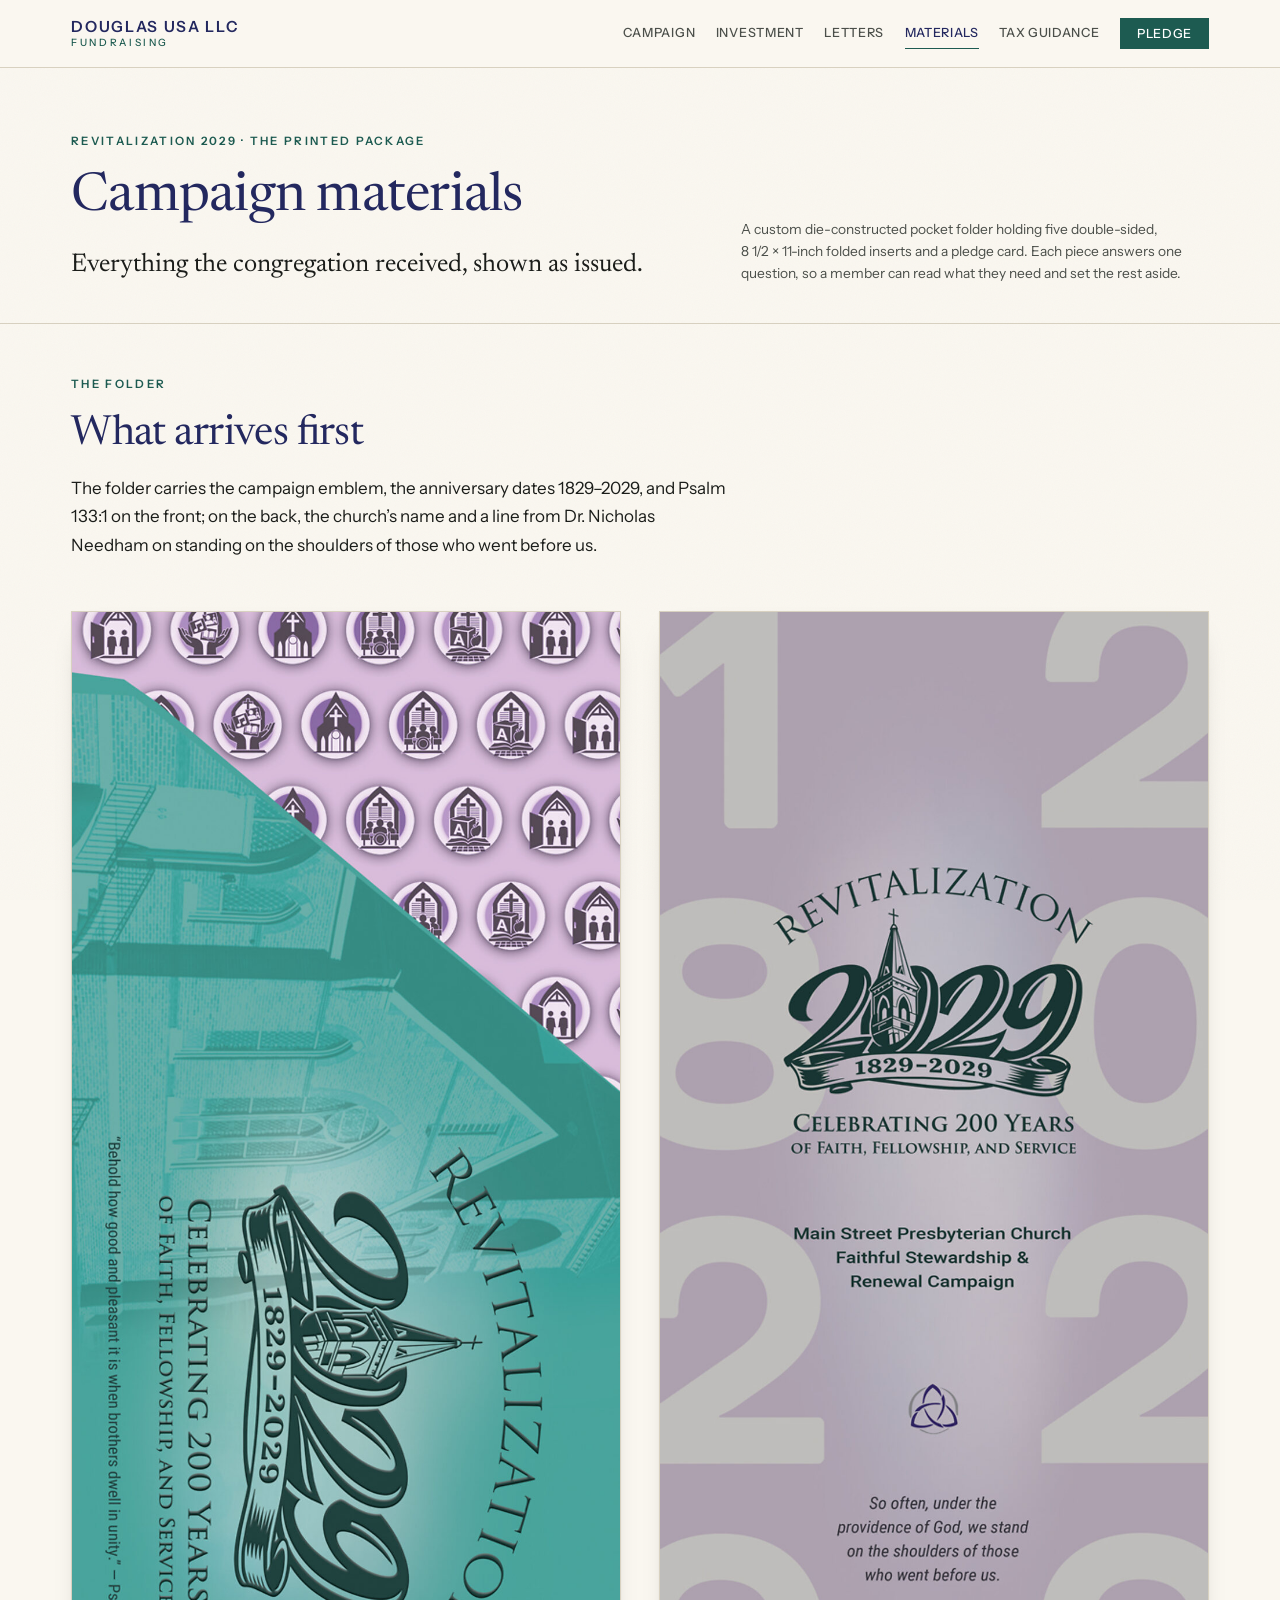
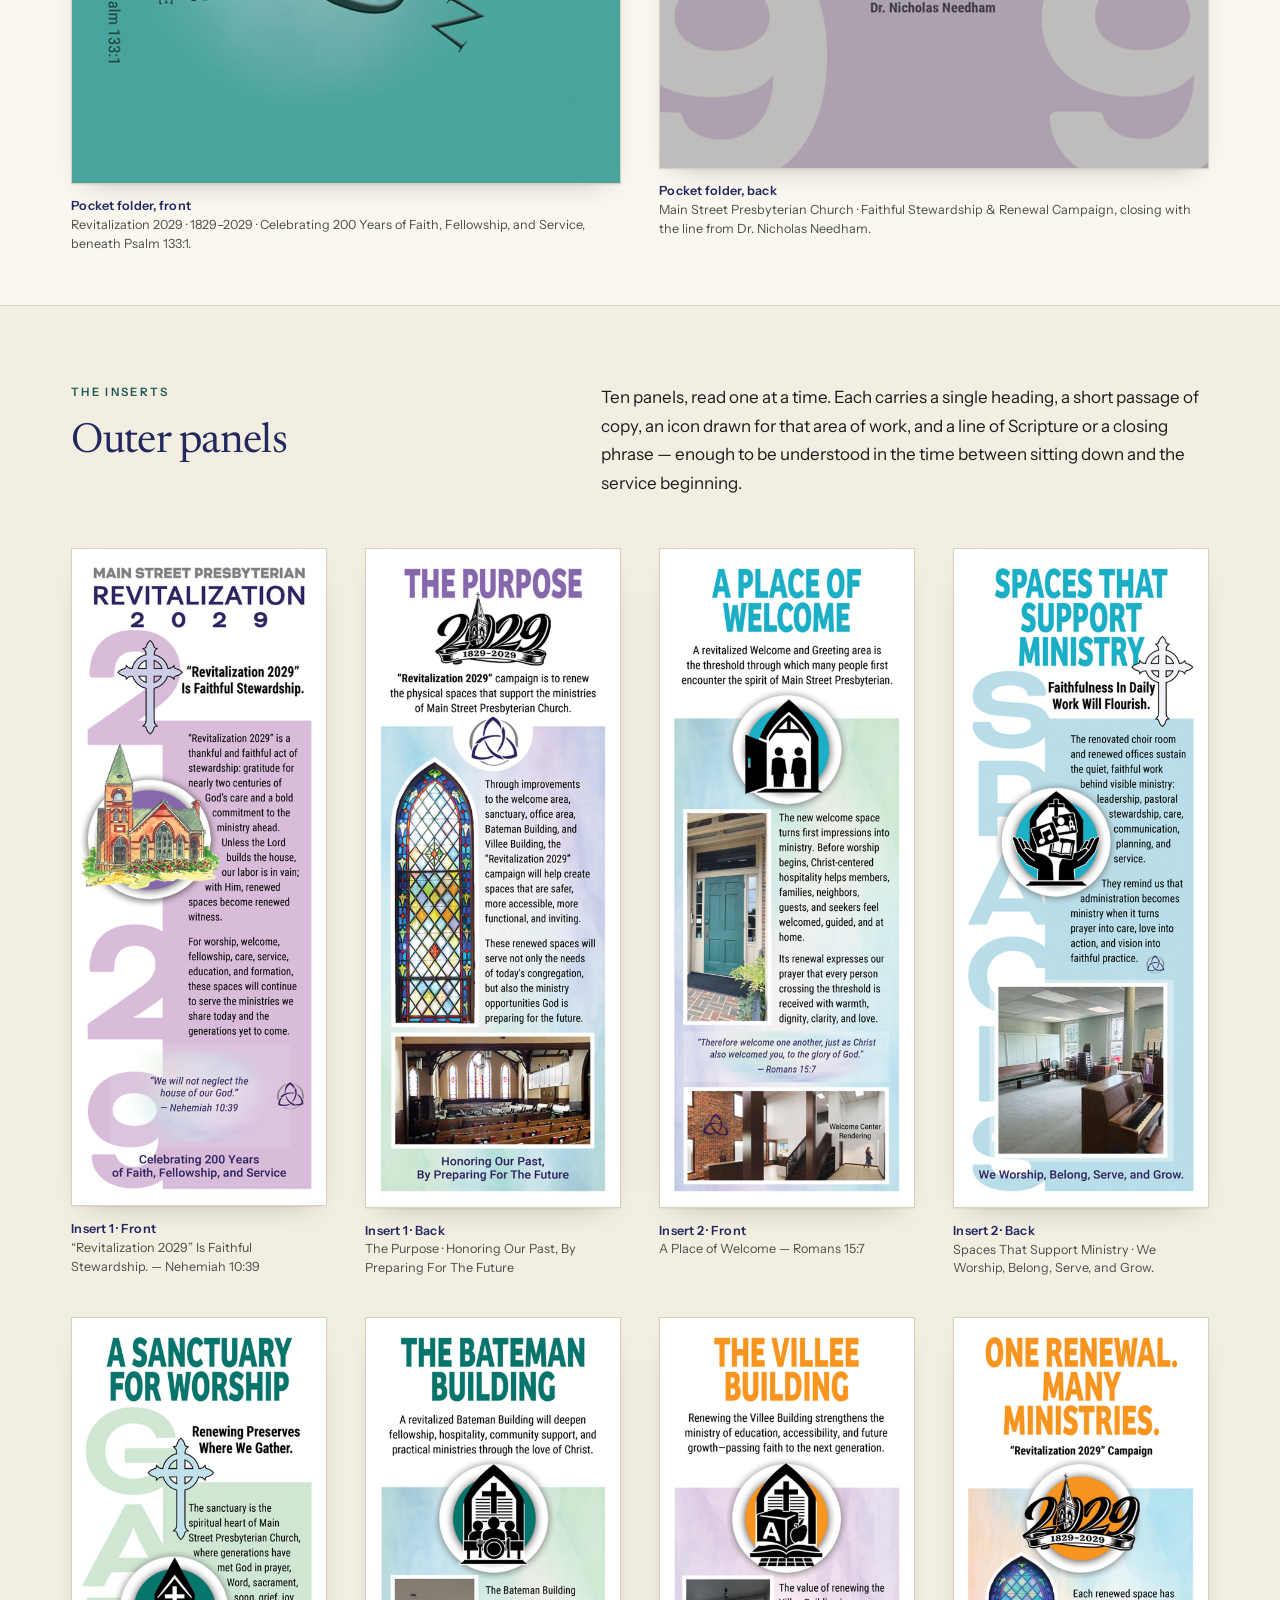
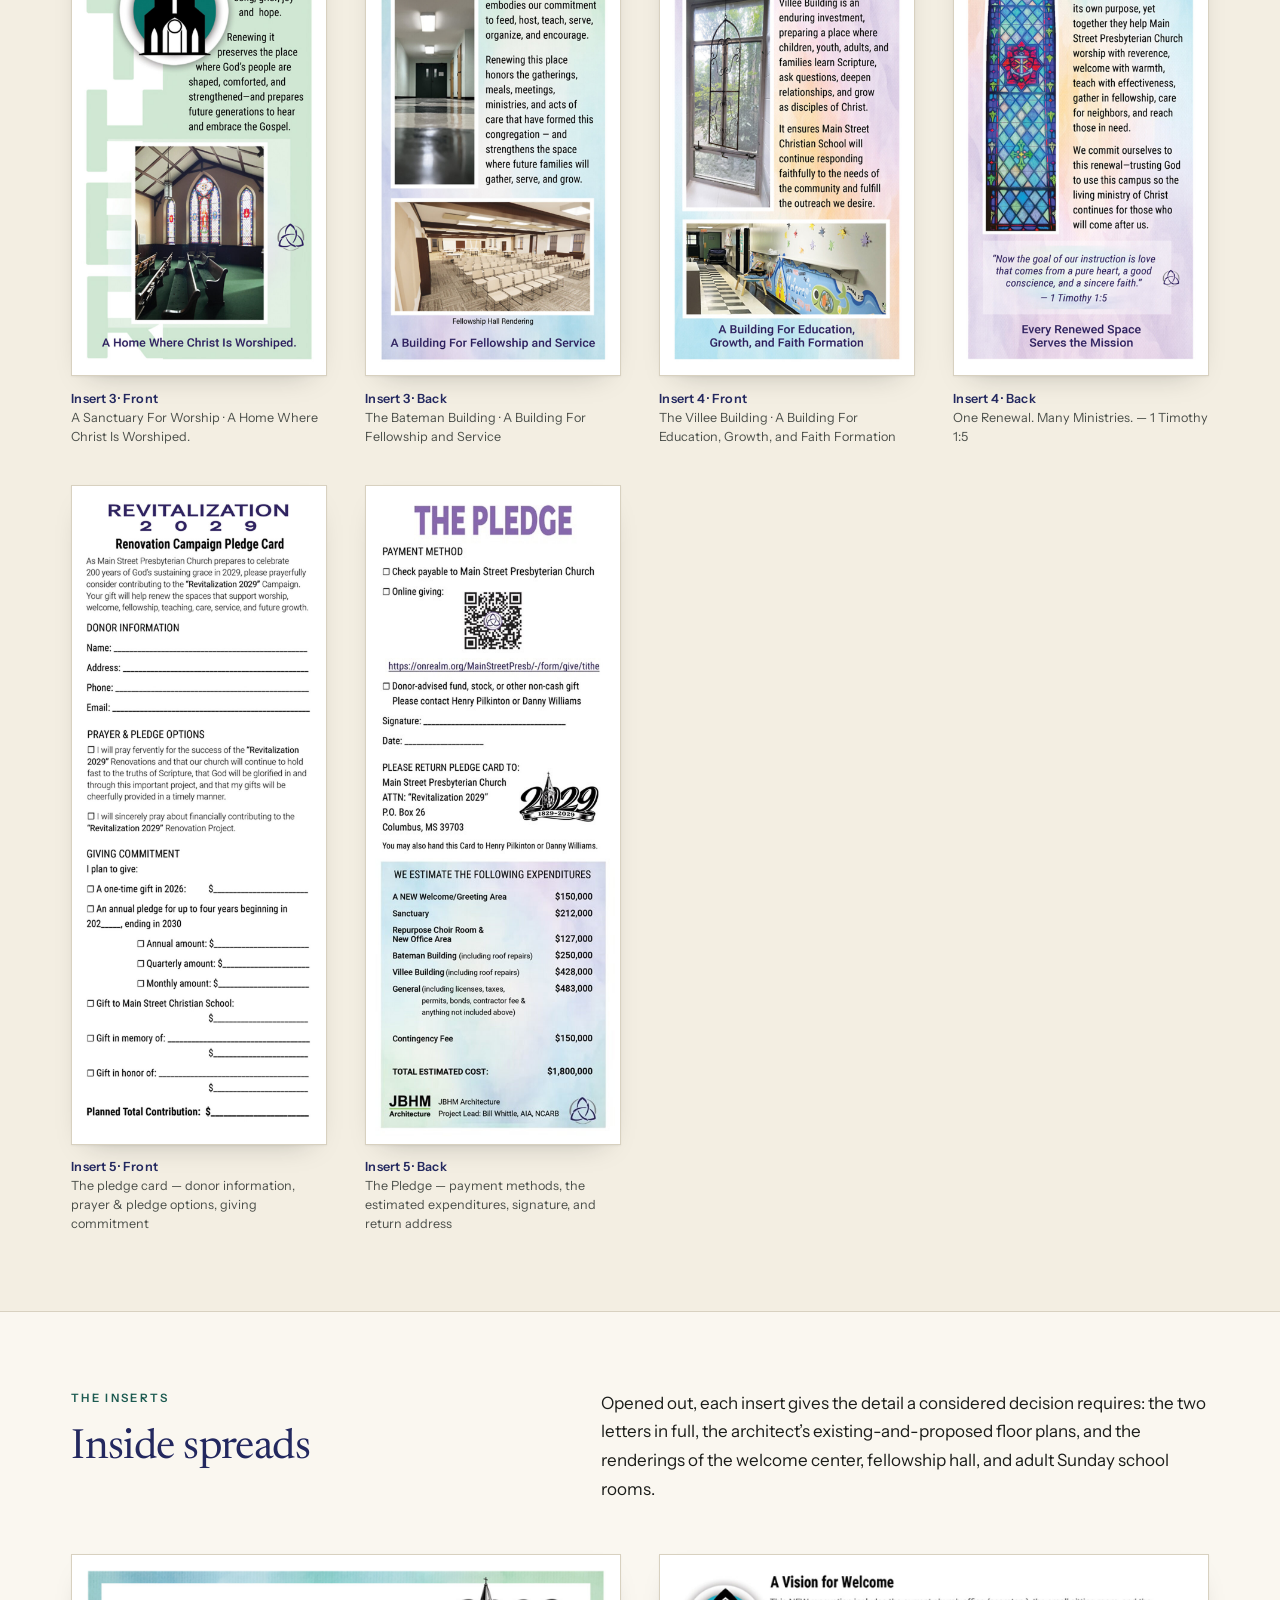
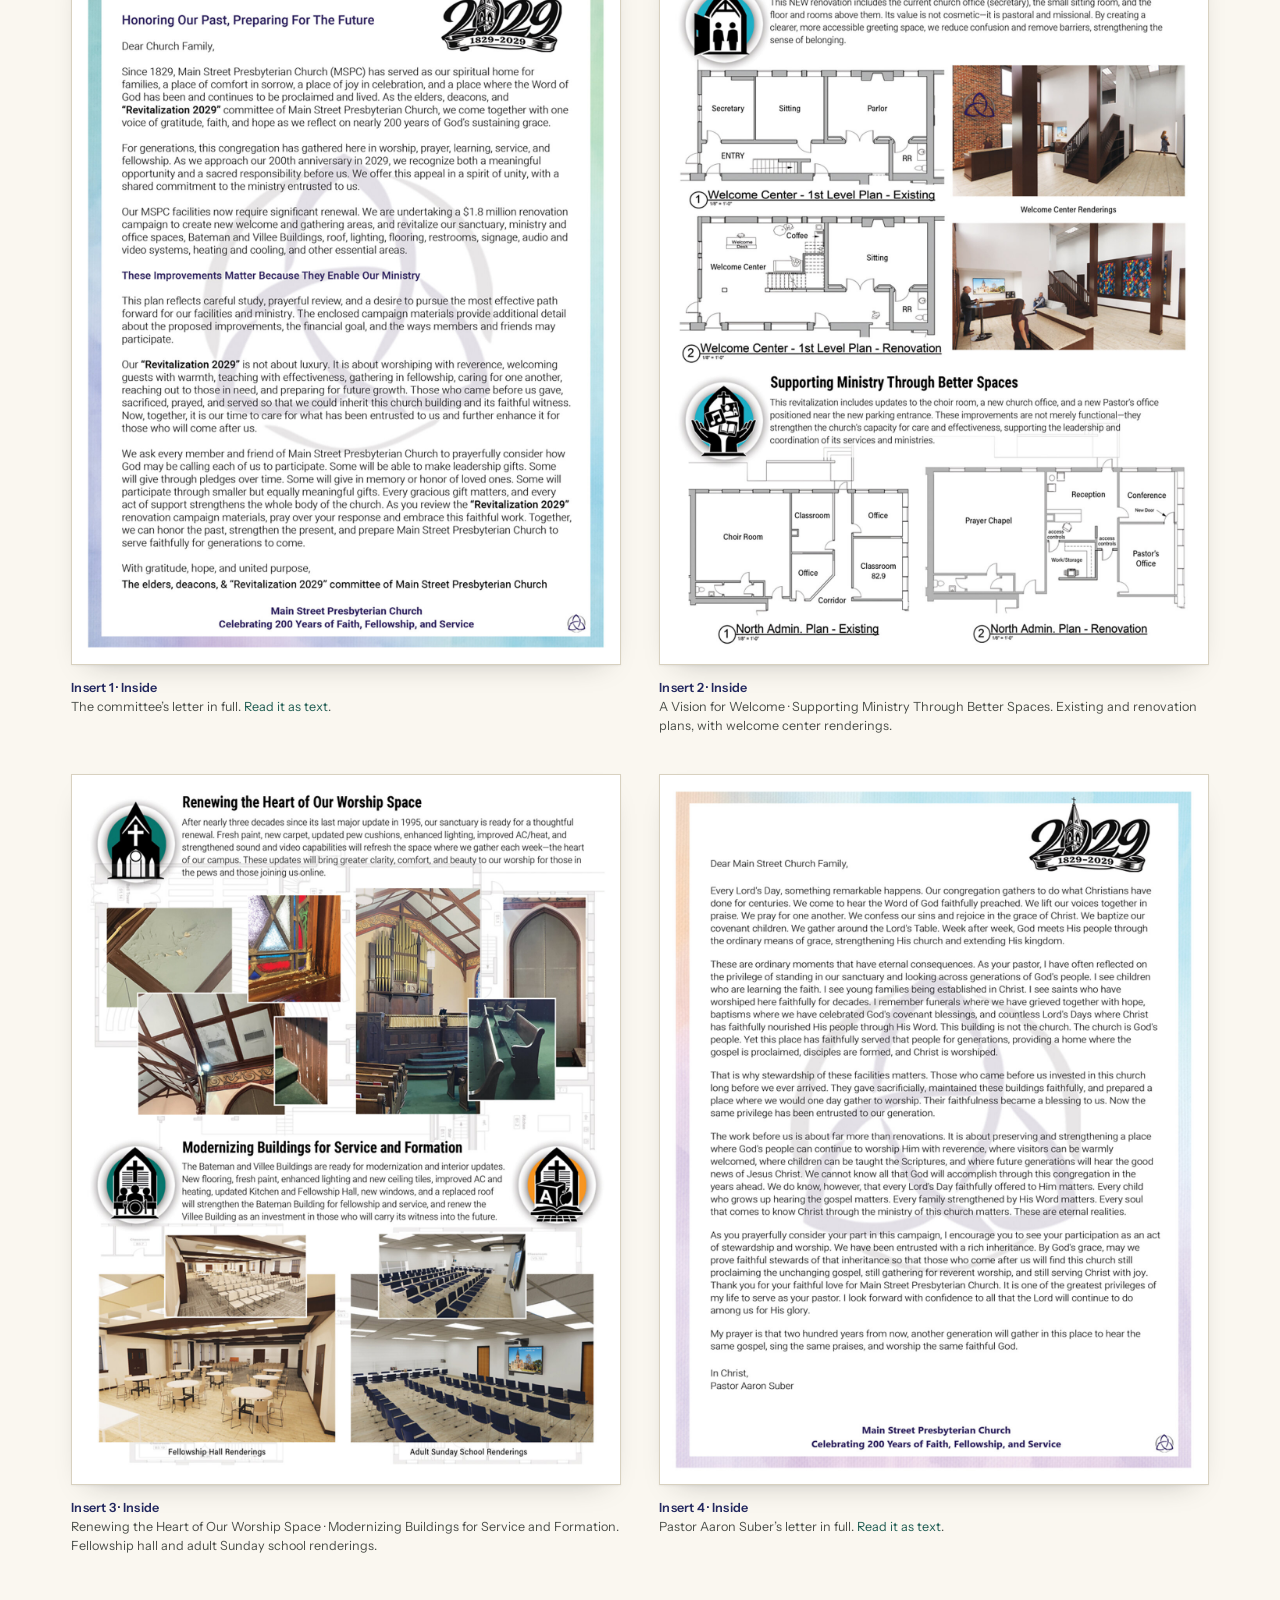
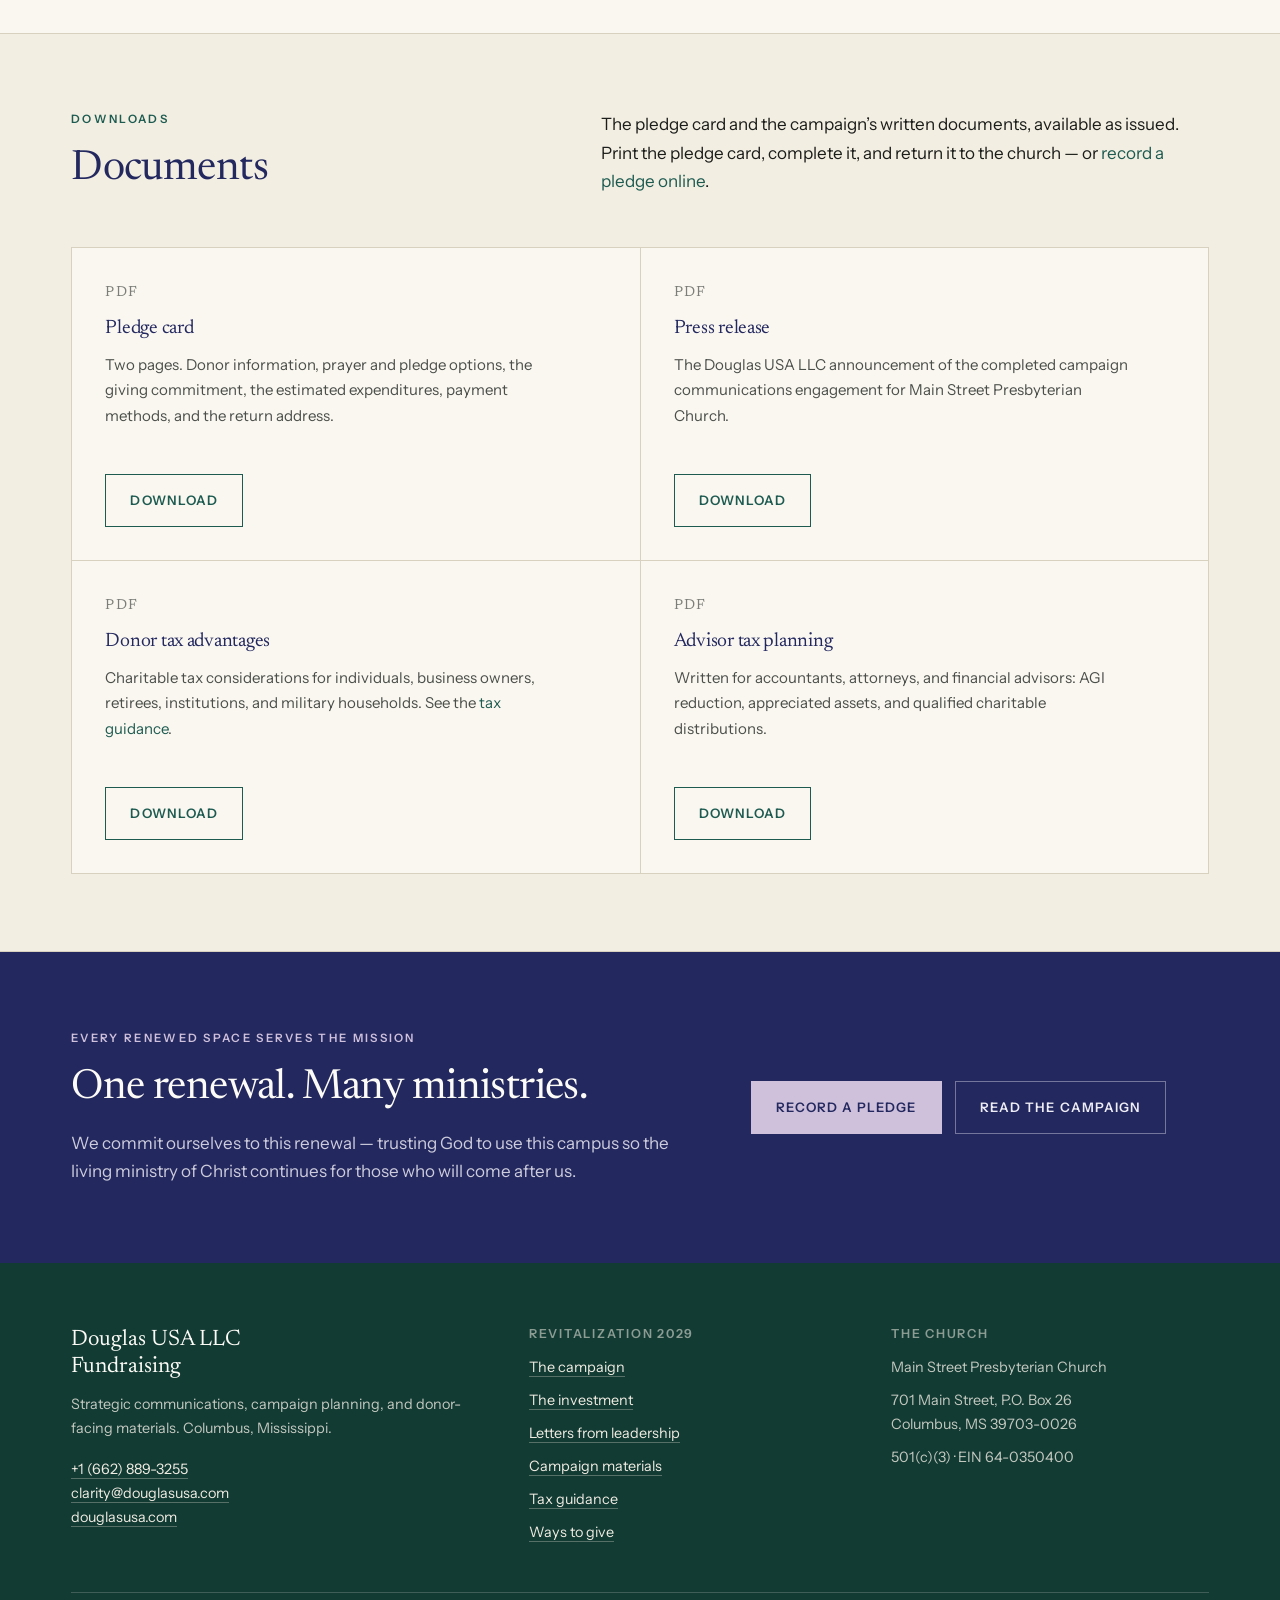
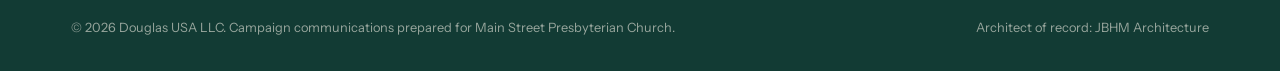
==== campaign-materials.html @ 1500761f "Add static snapshot of https://mspc-fundraising.netlify.app" ====
<!doctype html>
<html lang="en">
<head>
<meta charset="utf-8">
<meta name="viewport" content="width=device-width, initial-scale=1">
<title>Campaign Materials — Revitalization 2029</title>
<meta name="description" content="The printed Revitalization 2029 campaign package: a die-constructed pocket folder, five double-sided folded inserts, the pledge card, and the campaign's tax documents.">
<link rel="canonical" href="campaign-materials.html">
<meta property="og:title" content="Campaign Materials — Revitalization 2029">
<meta property="og:description" content="Every printed piece produced for the campaign, shown as issued, with the documents available to download.">
<meta property="og:type" content="article">
<link rel="preconnect" href="https://fonts.googleapis.com">
<link rel="preconnect" href="https://fonts.gstatic.com" crossorigin>
<link href="https://fonts.googleapis.com/css2?family=Newsreader:ital,opsz,wght@0,6..72,300..600;1,6..72,300..500&family=Instrument+Sans:wght@400;500;600&display=swap" rel="stylesheet">
<link rel="stylesheet" href="assets/css/site.css">
</head>
<body>
<a class="skip" href="campaign-materials.html#main">Skip to content</a>

<header class="masthead">
  <div class="shell masthead__bar">
    <a class="wordmark" href="index.html" aria-label="Douglas USA LLC Fundraising — home">
      <span class="wordmark__name">Douglas USA LLC</span>
      <span class="wordmark__unit">Fundraising</span>
    </a>
    <nav class="nav" aria-label="Primary">
      <a href="revitalization-2029.html">Campaign</a>
      <a href="investment.html">Investment</a>
      <a href="letters.html">Letters</a>
      <a href="campaign-materials.html" aria-current="page">Materials</a>
      <a href="tax-guidance.html">Tax Guidance</a>
      <a class="nav__cta" href="ways-to-give.html">Pledge</a>
    </nav>
  </div>
</header>

<main id="main">

  <div class="pagehead">
    <div class="shell pagehead__grid">
      <div class="reveal">
        <span class="eyebrow">Revitalization 2029 &middot; The Printed Package</span>
        <h1>Campaign materials</h1>
        <p class="lede" style="margin-top:1.2rem">Everything the congregation received, shown as issued.</p>
      </div>
      <div class="reveal">
        <p class="small">A custom die-constructed pocket folder holding five double-sided, 8&nbsp;1/2&nbsp;&times;&nbsp;11-inch folded inserts and a pledge card. Each piece answers one question, so a member can read what they need and set the rest aside.</p>
      </div>
    </div>
  </div>

  <section class="section section--tight">
    <div class="shell">
      <div class="section__head section__head--single">
        <div>
          <span class="eyebrow">The Folder</span>
          <h2>What arrives first</h2>
          <p style="margin-top:1rem;max-width:60ch">The folder carries the campaign emblem, the anniversary dates 1829&ndash;2029, and Psalm 133:1 on the front; on the back, the church&rsquo;s name and a line from Dr.&nbsp;Nicholas Needham on standing on the shoulders of those who went before us.</p>
        </div>
      </div>
      <div class="plates plates--spreads" style="margin-top:clamp(1.6rem,3vw,2.4rem)">
        <figure class="plate">
          <img src="assets/materials/pocket-folder-front.jpg" alt="Front of the die-constructed pocket folder: the Revitalization 2029 emblem with a church steeple inside the numerals 2029, the banner 1829 to 2029, the line Celebrating 200 Years of Faith, Fellowship, and Service, and Psalm 133:1." loading="lazy" width="947" height="2025">
          <figcaption><strong>Pocket folder, front</strong>Revitalization 2029 &middot; 1829&ndash;2029 &middot; Celebrating 200 Years of Faith, Fellowship, and Service, beneath Psalm 133:1.</figcaption>
        </figure>
        <figure class="plate">
          <img src="assets/materials/pocket-folder-back.jpg" alt="Back of the pocket folder: Main Street Presbyterian Church, Faithful Stewardship and Renewal Campaign, with a quotation from Dr. Nicholas Needham." loading="lazy" width="944" height="1993">
          <figcaption><strong>Pocket folder, back</strong>Main Street Presbyterian Church &middot; Faithful Stewardship &amp; Renewal Campaign, closing with the line from Dr. Nicholas Needham.</figcaption>
        </figure>
      </div>
    </div>
  </section>

  <section class="section section--warm">
    <div class="shell">
      <div class="section__head">
        <div>
          <span class="eyebrow">The Inserts</span>
          <h2>Outer panels</h2>
        </div>
        <div>
          <p>Ten panels, read one at a time. Each carries a single heading, a short passage of copy, an icon drawn for that area of work, and a line of Scripture or a closing phrase &mdash; enough to be understood in the time between sitting down and the service beginning.</p>
        </div>
      </div>

      <div class="plates plates--panels" style="margin-top:clamp(1.6rem,3vw,2.4rem)">
        <figure class="plate">
          <img src="assets/materials/insert-1-intro-front.jpg" alt="Insert panel headed: Revitalization 2029 Is Faithful Stewardship, with the campaign emblem and Nehemiah 10:39." loading="lazy" width="852" height="2204">
          <figcaption><strong>Insert 1 &middot; Front</strong>&ldquo;Revitalization 2029&rdquo; Is Faithful Stewardship. &mdash; Nehemiah 10:39</figcaption>
        </figure>
        <figure class="plate">
          <img src="assets/materials/insert-1-purpose-back.jpg" alt="Insert panel headed The Purpose, describing the renewal of the physical spaces that support the ministries of the church." loading="lazy" width="850" height="2204">
          <figcaption><strong>Insert 1 &middot; Back</strong>The Purpose &middot; Honoring Our Past, By Preparing For The Future</figcaption>
        </figure>
        <figure class="plate">
          <img src="assets/materials/insert-2-welcome-front.jpg" alt="Insert panel headed A Place of Welcome, on the revitalized welcome and greeting area, with Romans 15:7." loading="lazy" width="850" height="2204">
          <figcaption><strong>Insert 2 &middot; Front</strong>A Place of Welcome &mdash; Romans 15:7</figcaption>
        </figure>
        <figure class="plate">
          <img src="assets/materials/insert-2-ministry-back.jpg" alt="Insert panel headed Spaces That Support Ministry, on the renovated choir room and renewed offices." loading="lazy" width="850" height="2204">
          <figcaption><strong>Insert 2 &middot; Back</strong>Spaces That Support Ministry &middot; We Worship, Belong, Serve, and Grow.</figcaption>
        </figure>
        <figure class="plate">
          <img src="assets/materials/insert-3-sanctuary-front.jpg" alt="Insert panel headed A Sanctuary For Worship, on renewing the spiritual heart of the church." loading="lazy" width="850" height="2204">
          <figcaption><strong>Insert 3 &middot; Front</strong>A Sanctuary For Worship &middot; A Home Where Christ Is Worshiped.</figcaption>
        </figure>
        <figure class="plate">
          <img src="assets/materials/insert-3-bateman-back.jpg" alt="Insert panel headed The Bateman Building, on fellowship, hospitality, community support, and practical ministries." loading="lazy" width="850" height="2204">
          <figcaption><strong>Insert 3 &middot; Back</strong>The Bateman Building &middot; A Building For Fellowship and Service</figcaption>
        </figure>
        <figure class="plate">
          <img src="assets/materials/insert-4-villee-front.jpg" alt="Insert panel headed The Villee Building, on education, accessibility, and future growth, and on Main Street Christian School." loading="lazy" width="850" height="2204">
          <figcaption><strong>Insert 4 &middot; Front</strong>The Villee Building &middot; A Building For Education, Growth, and Faith Formation</figcaption>
        </figure>
        <figure class="plate">
          <img src="assets/materials/insert-4-one-renewal-back.jpg" alt="Insert panel headed One Renewal. Many Ministries., with 1 Timothy 1:5." loading="lazy" width="850" height="2204">
          <figcaption><strong>Insert 4 &middot; Back</strong>One Renewal. Many Ministries. &mdash; 1 Timothy 1:5</figcaption>
        </figure>
        <figure class="plate">
          <img src="assets/materials/insert-5-pledge-front.jpg" alt="Front of the printed pledge card: donor information, prayer and pledge options, and the giving commitment lines." loading="lazy" width="850" height="2204">
          <figcaption><strong>Insert 5 &middot; Front</strong>The pledge card &mdash; donor information, prayer &amp; pledge options, giving commitment</figcaption>
        </figure>
        <figure class="plate">
          <img src="assets/materials/insert-5-pledge-back.jpg" alt="Back of the printed pledge card: The Pledge, payment methods, the estimated expenditures table, signature line, and return address." loading="lazy" width="850" height="2204">
          <figcaption><strong>Insert 5 &middot; Back</strong>The Pledge &mdash; payment methods, the estimated expenditures, signature, and return address</figcaption>
        </figure>
      </div>
    </div>
  </section>

  <section class="section">
    <div class="shell">
      <div class="section__head">
        <div>
          <span class="eyebrow">The Inserts</span>
          <h2>Inside spreads</h2>
        </div>
        <div>
          <p>Opened out, each insert gives the detail a considered decision requires: the two letters in full, the architect&rsquo;s existing-and-proposed floor plans, and the renderings of the welcome center, fellowship hall, and adult Sunday school rooms.</p>
        </div>
      </div>

      <div class="plates plates--spreads" style="margin-top:clamp(1.6rem,3vw,2.4rem)">
        <figure class="plate">
          <img src="assets/materials/insert-1-intro-inside.jpg" alt="Inside spread of insert one: the letter headed Honoring Our Past, Preparing For The Future, signed by the elders, deacons, and Revitalization 2029 committee." loading="lazy" width="1404" height="1818">
          <figcaption><strong>Insert 1 &middot; Inside</strong>The committee&rsquo;s letter in full. <a href="letters.html">Read it as text</a>.</figcaption>
        </figure>
        <figure class="plate">
          <img src="assets/materials/insert-2-welcome-inside.jpg" alt="Inside spread of insert two: A Vision for Welcome and Supporting Ministry Through Better Spaces, with existing and renovation floor plans for the welcome center and north administrative wing, and welcome center renderings." loading="lazy" width="1404" height="1818">
          <figcaption><strong>Insert 2 &middot; Inside</strong>A Vision for Welcome &middot; Supporting Ministry Through Better Spaces. Existing and renovation plans, with welcome center renderings.</figcaption>
        </figure>
        <figure class="plate">
          <img src="assets/materials/insert-3-sanctuary-inside.jpg" alt="Inside spread of insert three: Renewing the Heart of Our Worship Space and Modernizing Buildings for Service and Formation, with fellowship hall and adult Sunday school renderings." loading="lazy" width="1404" height="1818">
          <figcaption><strong>Insert 3 &middot; Inside</strong>Renewing the Heart of Our Worship Space &middot; Modernizing Buildings for Service and Formation. Fellowship hall and adult Sunday school renderings.</figcaption>
        </figure>
        <figure class="plate">
          <img src="assets/materials/insert-4-pastor-letter-inside.jpg" alt="Inside spread of insert four: the pastoral letter beginning Dear Main Street Church Family, signed In Christ, Pastor Aaron Suber." loading="lazy" width="1404" height="1818">
          <figcaption><strong>Insert 4 &middot; Inside</strong>Pastor Aaron Suber&rsquo;s letter in full. <a href="letters.html">Read it as text</a>.</figcaption>
        </figure>
      </div>
    </div>
  </section>

  <section class="section section--warm">
    <div class="shell">
      <div class="section__head">
        <div>
          <span class="eyebrow">Downloads</span>
          <h2>Documents</h2>
        </div>
        <div>
          <p>The pledge card and the campaign&rsquo;s written documents, available as issued. Print the pledge card, complete it, and return it to the church &mdash; or <a href="ways-to-give.html#pledge">record a pledge online</a>.</p>
        </div>
      </div>

      <div class="cards cards--2" style="margin-top:clamp(1.6rem,3vw,2.4rem)">
        <div class="card">
          <span class="card__num">PDF</span>
          <h3>Pledge card</h3>
          <p>Two pages. Donor information, prayer and pledge options, the giving commitment, the estimated expenditures, payment methods, and the return address.</p>
          <p style="margin-top:1.1rem"><a class="btn btn--ghost" href="assets/documents/revitalization-2029-pledge-card.pdf" download>Download</a></p>
        </div>
        <div class="card">
          <span class="card__num">PDF</span>
          <h3>Press release</h3>
          <p>The Douglas USA LLC announcement of the completed campaign communications engagement for Main Street Presbyterian Church.</p>
          <p style="margin-top:1.1rem"><a class="btn btn--ghost" href="assets/documents/douglas-usa-press-release-revitalization-2029.pdf" download>Download</a></p>
        </div>
        <div class="card">
          <span class="card__num">PDF</span>
          <h3>Donor tax advantages</h3>
          <p>Charitable tax considerations for individuals, business owners, retirees, institutions, and military households. See the <a href="tax-guidance.html">tax guidance</a>.</p>
          <p style="margin-top:1.1rem"><a class="btn btn--ghost" href="assets/documents/revitalization-2029-donor-tax-advantages.pdf" download>Download</a></p>
        </div>
        <div class="card">
          <span class="card__num">PDF</span>
          <h3>Advisor tax planning</h3>
          <p>Written for accountants, attorneys, and financial advisors: AGI reduction, appreciated assets, and qualified charitable distributions.</p>
          <p style="margin-top:1.1rem"><a class="btn btn--ghost" href="assets/documents/revitalization-2029-advisor-tax-planning.pdf" download>Download</a></p>
        </div>
      </div>
    </div>
  </section>

  <section class="section section--ink">
    <div class="shell cta-band">
      <div>
        <span class="eyebrow">Every Renewed Space Serves the Mission</span>
        <h2>One renewal. Many ministries.</h2>
        <p style="margin-top:1.1rem">We commit ourselves to this renewal &mdash; trusting God to use this campus so the living ministry of Christ continues for those who will come after us.</p>
      </div>
      <div class="actions">
        <a class="btn btn--onink" href="ways-to-give.html">Record a pledge</a>
        <a class="btn btn--onink" href="revitalization-2029.html" style="background:transparent;border-color:rgba(238,236,244,.4);color:#eeecf4">Read the campaign</a>
      </div>
    </div>
  </section>

</main>

<footer class="footer">
  <div class="shell">
    <div class="footer__grid">
      <div>
        <p class="footer__mark">Douglas USA LLC<br>Fundraising</p>
        <p>Strategic communications, campaign planning, and donor-facing materials. Columbus, Mississippi.</p>
        <p style="margin-top:1rem">
          <a href="tel:+16628893255">+1 (662) 889-3255</a><br>
          <a href="mailto:clarity@douglasusa.com">clarity@douglasusa.com</a><br>
          <a href="https://douglasusa.com" rel="noopener">douglasusa.com</a>
        </p>
      </div>
      <div>
        <h4>Revitalization 2029</h4>
        <ul>
          <li><a href="revitalization-2029.html">The campaign</a></li>
          <li><a href="investment.html">The investment</a></li>
          <li><a href="letters.html">Letters from leadership</a></li>
          <li><a href="campaign-materials.html">Campaign materials</a></li>
          <li><a href="tax-guidance.html">Tax guidance</a></li>
          <li><a href="ways-to-give.html">Ways to give</a></li>
        </ul>
      </div>
      <div>
        <h4>The Church</h4>
        <ul>
          <li>Main Street Presbyterian Church</li>
          <li>701 Main Street, P.O. Box 26<br>Columbus, MS 39703-0026</li>
          <li>501(c)(3) &middot; EIN 64-0350400</li>
        </ul>
      </div>
    </div>
    <div class="footer__base">
      <span>&copy; 2026 Douglas USA LLC. Campaign communications prepared for Main Street Presbyterian Church.</span>
      <span>Architect of record: JBHM Architecture</span>
    </div>
  </div>
</footer>

</body>
</html>
---- assets/css/site.css ----
/* ==========================================================================
   DOUGLAS USA LLC FUNDRAISING
   Design system — editorial / heritage institutional
   Palette derived from the printed "Revitalization 2029" campaign collateral.
   ========================================================================== */

:root {
  /* Paper & ink */
  --paper:        #faf7f0;
  --paper-warm:   #f3eee2;
  --paper-deep:   #ebe4d5;
  --ink:          #1b1d1a;
  --ink-soft:     #4b4f4a;
  --ink-faint:    #7c7f79;
  --rule:         #d8d1c0;
  --rule-strong:  #b9b2a0;

  /* Campaign colours */
  --green:        #1d5b51;
  --green-deep:   #123b34;
  --navy:         #23285f;
  --lavender:     #cfc0dc;
  --lavender-pale:#ece5f1;

  /* Ministry-area coding (from the five printed inserts) */
  --area-welcome: #2e93b3;
  --area-worship: #14766c;
  --area-ministry:#3f7f96;
  --area-fellow:  #1d7b6e;
  --area-education:#d4820f;

  /* Type */
  --display: "Newsreader", "Iowan Old Style", Georgia, serif;
  --body: "Instrument Sans", "Helvetica Neue", Helvetica, sans-serif;

  /* Metrics */
  --measure: 66ch;
  --page: 1240px;
  --gutter: clamp(1.25rem, 4vw, 3.5rem);
}

/* --------------------------------------------------------------- reset --- */

*, *::before, *::after { box-sizing: border-box; }

html { -webkit-text-size-adjust: 100%; scroll-behavior: smooth; }

body {
  margin: 0;
  background: var(--paper);
  color: var(--ink);
  font-family: var(--body);
  font-size: clamp(1rem, 0.96rem + 0.2vw, 1.0625rem);
  line-height: 1.68;
  font-feature-settings: "kern" 1, "liga" 1;
  -webkit-font-smoothing: antialiased;
}

/* Paper grain — fixed, non-interactive, never on a scrolling container. */
body::before {
  content: "";
  position: fixed;
  inset: 0;
  z-index: 0;
  pointer-events: none;
  opacity: 0.032;
  background-image: url("data:image/svg+xml,%3Csvg xmlns='http://www.w3.org/2000/svg' width='180' height='180'%3E%3Cfilter id='n'%3E%3CfeTurbulence type='fractalNoise' baseFrequency='0.82' numOctaves='3'/%3E%3C/filter%3E%3Crect width='180' height='180' filter='url(%23n)'/%3E%3C/svg%3E");
}

img { max-width: 100%; height: auto; display: block; }

a { color: var(--green); text-decoration: none; }
a:hover { color: var(--green-deep); }

::selection { background: var(--lavender); color: var(--ink); }

:focus-visible {
  outline: 2px solid var(--navy);
  outline-offset: 3px;
  border-radius: 2px;
}

/* --------------------------------------------------------------- layout --- */

.shell {
  position: relative;
  z-index: 1;
  max-width: var(--page);
  margin: 0 auto;
  padding-inline: var(--gutter);
}

.skip {
  position: absolute;
  left: -9999px;
  top: 0;
  background: var(--navy);
  color: #fff;
  padding: 0.75rem 1.25rem;
  z-index: 99;
}
.skip:focus { left: 1rem; top: 1rem; color: #fff; }

/* ----------------------------------------------------------- typography --- */

h1, h2, h3, h4 {
  font-family: var(--display);
  font-weight: 400;
  color: var(--navy);
  letter-spacing: -0.014em;
  line-height: 1.1;
  margin: 0;
  text-wrap: balance;
}

h1 { font-size: clamp(2.35rem, 1.5rem + 3.6vw, 4.15rem); }
h2 { font-size: clamp(1.7rem, 1.3rem + 1.7vw, 2.6rem); }
h3 { font-size: clamp(1.2rem, 1.08rem + 0.5vw, 1.45rem); line-height: 1.24; }
h4 {
  font-family: var(--body);
  font-size: 0.78rem;
  font-weight: 600;
  letter-spacing: 0.14em;
  text-transform: uppercase;
  color: var(--ink-soft);
}

p { margin: 0 0 1.15em; max-width: var(--measure); }
p:last-child { margin-bottom: 0; }

.lede {
  font-family: var(--display);
  font-size: clamp(1.2rem, 1.05rem + 0.72vw, 1.6rem);
  line-height: 1.46;
  color: var(--ink);
  max-width: 60ch;
}

.eyebrow {
  display: block;
  font-size: 0.72rem;
  font-weight: 600;
  letter-spacing: 0.2em;
  text-transform: uppercase;
  color: var(--green);
  margin-bottom: 1.1rem;
}
.eyebrow--pale { color: rgba(255, 255, 255, 0.72); }

.subhead {
  font-family: var(--display);
  font-size: 1.28rem;
  line-height: 1.34;
  color: var(--navy);
  max-width: 46ch;
  margin: 0 0 1rem;
}

.small { font-size: 0.86rem; line-height: 1.6; color: var(--ink-soft); }
.small a { border-bottom: 1px solid var(--rule-strong); }

.prose > * + h3 { margin-top: 2.1rem; }
.prose > h3 + p { margin-top: 0.7rem; }
.prose > * + h4 { margin-top: 2rem; margin-bottom: 0.6rem; }

/* ---------------------------------------------------------------- rules --- */

.rule {
  border: 0;
  border-top: 1px solid var(--rule);
  margin: 0;
}

.rule--heavy { border-top: 2px solid var(--navy); }

/* ------------------------------------------------------------- masthead --- */

.masthead {
  position: relative;
  z-index: 3;
  background: var(--paper);
  border-bottom: 1px solid var(--rule);
}

.masthead__bar {
  display: flex;
  align-items: center;
  justify-content: space-between;
  gap: 1.5rem;
  padding-block: 1.1rem;
}

.wordmark {
  display: inline-flex;
  flex-direction: column;
  gap: 0.18rem;
  color: var(--navy);
  line-height: 1;
}
.wordmark__name {
  font-family: var(--body);
  font-size: 0.96rem;
  font-weight: 600;
  letter-spacing: 0.11em;
  text-transform: uppercase;
}
.wordmark__unit {
  font-family: var(--body);
  font-size: 0.63rem;
  font-weight: 500;
  letter-spacing: 0.26em;
  text-transform: uppercase;
  color: var(--green);
}

.nav {
  display: flex;
  align-items: center;
  gap: clamp(0.85rem, 1.6vw, 1.75rem);
  flex-wrap: wrap;
}
.nav a {
  font-size: 0.79rem;
  font-weight: 500;
  letter-spacing: 0.055em;
  text-transform: uppercase;
  color: var(--ink-soft);
  padding-block: 0.3rem;
  border-bottom: 1px solid transparent;
  transition: color 0.18s ease, border-color 0.18s ease;
}
.nav a:hover { color: var(--navy); border-bottom-color: var(--rule-strong); }
.nav a[aria-current="page"] { color: var(--navy); border-bottom-color: var(--green); }

.nav__cta {
  font-size: 0.79rem;
  font-weight: 600;
  letter-spacing: 0.06em;
  text-transform: uppercase;
  color: #fff !important;
  background: var(--green);
  padding: 0.55rem 1.05rem;
  border-bottom: 0 !important;
  transition: background 0.18s ease;
}
.nav__cta:hover { background: var(--green-deep); }

/* ---------------------------------------------------------------- hero --- */

.hero {
  position: relative;
  overflow: hidden;
  background: var(--green-deep);
  color: #f4f1e9;
}

.hero::after {
  content: "";
  position: absolute;
  inset: 0;
  background:
    radial-gradient(120% 90% at 12% 0%, rgba(207, 192, 220, 0.26), transparent 58%),
    radial-gradient(90% 80% at 92% 100%, rgba(29, 123, 110, 0.5), transparent 60%);
  pointer-events: none;
}

.hero__inner {
  position: relative;
  z-index: 2;
  display: grid;
  gap: clamp(2rem, 4vw, 4.5rem);
  grid-template-columns: 1fr;
  padding-block: clamp(3.4rem, 8vw, 7rem);
}

@media (min-width: 62rem) {
  .hero__inner { grid-template-columns: minmax(0, 1.55fr) minmax(0, 1fr); align-items: end; }
}

.hero h1 { color: #fdfbf6; letter-spacing: -0.02em; }
.hero h1 em {
  font-style: italic;
  color: var(--lavender);
}
.hero p { color: rgba(244, 241, 233, 0.86); }
.hero .lede { color: #f0ece2; }

.hero__aside {
  border-top: 1px solid rgba(244, 241, 233, 0.28);
  padding-top: 1.5rem;
}
.hero__aside dl { margin: 0; display: grid; gap: 1.15rem; }
.hero__aside dt {
  font-size: 0.68rem;
  font-weight: 600;
  letter-spacing: 0.18em;
  text-transform: uppercase;
  color: rgba(244, 241, 233, 0.6);
  margin-bottom: 0.22rem;
}
.hero__aside dd {
  margin: 0;
  font-family: var(--display);
  font-size: 1.32rem;
  line-height: 1.24;
  color: #fdfbf6;
}

/* Page header (interior pages) */

.pagehead {
  padding-block: clamp(2.6rem, 5vw, 4.6rem) clamp(1.8rem, 3vw, 2.8rem);
  border-bottom: 1px solid var(--rule);
}
.pagehead__grid { display: grid; gap: clamp(1.2rem, 3vw, 3rem); }
@media (min-width: 62rem) {
  .pagehead__grid { grid-template-columns: minmax(0, 1.35fr) minmax(0, 1fr); align-items: end; }
}
.pagehead h1 { font-size: clamp(2.1rem, 1.5rem + 2.6vw, 3.35rem); }

/* -------------------------------------------------------------- section --- */

.section { padding-block: clamp(2.8rem, 6vw, 5.4rem); }
.section--tight { padding-block: clamp(2rem, 4vw, 3.4rem); }
.section--warm { background: var(--paper-warm); border-block: 1px solid var(--rule); }
.section--ink {
  background: var(--navy);
  color: #eeecf4;
}
.section--ink h2, .section--ink h3 { color: #fdfbf6; }
.section--ink p { color: rgba(238, 236, 244, 0.84); }
.section--ink .eyebrow { color: var(--lavender); }

.section__head {
  display: grid;
  gap: clamp(1rem, 2.5vw, 2.5rem);
  margin-bottom: clamp(2rem, 4vw, 3.2rem);
}
@media (min-width: 56rem) {
  .section__head { grid-template-columns: minmax(0, 0.9fr) minmax(0, 1.1fr); align-items: start; }
  .section__head--single { grid-template-columns: minmax(0, 1fr); }
}

/* ------------------------------------------------------------- editorial --- */

/* Asymmetric two-column narrative block */
.split {
  display: grid;
  gap: clamp(1.5rem, 4vw, 3.75rem);
}
@media (min-width: 56rem) {
  .split { grid-template-columns: minmax(0, 1fr) minmax(0, 1.32fr); }
  .split--even { grid-template-columns: repeat(2, minmax(0, 1fr)); }
  .split--wide-first { grid-template-columns: minmax(0, 1.32fr) minmax(0, 1fr); }
}

.stack { display: grid; gap: clamp(1.4rem, 3vw, 2.4rem); }

/* Numbered / lettered ministry-area entries */
.areas { display: grid; gap: 0; border-top: 1px solid var(--rule); }

.area {
  display: grid;
  gap: 0.55rem 2rem;
  padding-block: clamp(1.6rem, 3vw, 2.4rem);
  border-bottom: 1px solid var(--rule);
}
@media (min-width: 52rem) {
  .area { grid-template-columns: 5.5rem minmax(0, 1fr) minmax(0, 1.5fr); align-items: start; }
}

.area__index {
  font-family: var(--display);
  font-size: 1.5rem;
  color: var(--ink-faint);
  line-height: 1;
  padding-top: 0.2rem;
}
.area__title { color: var(--navy); }
.area__title span {
  display: block;
  font-family: var(--body);
  font-size: 0.7rem;
  font-weight: 600;
  letter-spacing: 0.16em;
  text-transform: uppercase;
  margin-top: 0.55rem;
  color: var(--green);
}
.area__body p { max-width: 58ch; }
.area__body p + p { margin-top: 0.9em; }

.area[data-accent="welcome"]  .area__title span { color: var(--area-welcome); }
.area[data-accent="worship"]  .area__title span { color: var(--area-worship); }
.area[data-accent="ministry"] .area__title span { color: var(--area-ministry); }
.area[data-accent="fellow"]   .area__title span { color: var(--area-fellow); }
.area[data-accent="education"].area__title span,
.area[data-accent="education"] .area__title span { color: var(--area-education); }

/* ---------------------------------------------------------------- cards --- */

.cards { display: grid; gap: 1px; background: var(--rule); border: 1px solid var(--rule); }
@media (min-width: 46rem) { .cards--2 { grid-template-columns: repeat(2, 1fr); } }
@media (min-width: 62rem) { .cards--3 { grid-template-columns: repeat(3, 1fr); } }

.card {
  background: var(--paper);
  padding: clamp(1.4rem, 2.6vw, 2.1rem);
  display: flex;
  flex-direction: column;
  gap: 0.7rem;
}
.card h3 { font-size: 1.22rem; }
.card p { font-size: 0.94rem; color: var(--ink-soft); max-width: 46ch; }
.card__num {
  font-family: var(--display);
  font-size: 0.9rem;
  letter-spacing: 0.08em;
  color: var(--ink-faint);
}

/* Quote / scripture */

.verse {
  margin: 0;
  padding: clamp(1.5rem, 3vw, 2.2rem) 0 0;
  border-top: 2px solid var(--navy);
  max-width: 44ch;
}
.verse p {
  font-family: var(--display);
  font-style: italic;
  font-size: clamp(1.15rem, 1rem + 0.6vw, 1.5rem);
  line-height: 1.42;
  color: var(--navy);
  margin-bottom: 0.8rem;
}
.verse footer {
  font-size: 0.74rem;
  font-weight: 600;
  letter-spacing: 0.16em;
  text-transform: uppercase;
  color: var(--ink-faint);
}
.section--ink .verse { border-top-color: var(--lavender); }
.section--ink .verse p { color: #fdfbf6; }
.section--ink .verse footer { color: rgba(238, 236, 244, 0.62); }

.pullquote {
  margin: 0;
  max-width: 52ch;
}
.pullquote p {
  font-family: var(--display);
  font-size: clamp(1.22rem, 1.05rem + 0.7vw, 1.62rem);
  line-height: 1.42;
  color: var(--navy);
}
.pullquote footer {
  margin-top: 1rem;
  font-size: 0.78rem;
  letter-spacing: 0.07em;
  color: var(--ink-soft);
}
.pullquote footer strong { color: var(--navy); font-weight: 600; }

/* ---------------------------------------------------------------- table --- */

.ledger { width: 100%; border-collapse: collapse; font-size: 0.98rem; }
.ledger caption {
  text-align: left;
  font-size: 0.72rem;
  font-weight: 600;
  letter-spacing: 0.18em;
  text-transform: uppercase;
  color: var(--ink-soft);
  padding-bottom: 1rem;
}
.ledger th, .ledger td { text-align: left; padding: 0.95rem 0.75rem; vertical-align: baseline; }
.ledger th:first-child, .ledger td:first-child { padding-left: 0; }
.ledger th:last-child, .ledger td:last-child { padding-right: 0; text-align: right; }
.ledger thead th {
  font-family: var(--body);
  font-size: 0.7rem;
  font-weight: 600;
  letter-spacing: 0.15em;
  text-transform: uppercase;
  color: var(--ink-soft);
  border-bottom: 1px solid var(--rule-strong);
}
.ledger tbody tr { border-bottom: 1px solid var(--rule); }
.ledger tbody th { font-family: var(--body); font-size: 1rem; font-weight: 600; color: var(--navy); }
.ledger tbody th small {
  display: block;
  font-weight: 400;
  font-size: 0.83rem;
  color: var(--ink-soft);
  margin-top: 0.22rem;
  max-width: 44ch;
}
.ledger .amount {
  font-family: var(--display);
  font-size: 1.16rem;
  color: var(--ink);
  white-space: nowrap;
  font-variant-numeric: tabular-nums;
}
.ledger tfoot th, .ledger tfoot td {
  border-top: 2px solid var(--navy);
  padding-top: 1.15rem;
  font-weight: 600;
  color: var(--navy);
}
.ledger tfoot .amount { font-size: 1.5rem; color: var(--navy); }

.ledger-wrap { overflow-x: auto; }

/* Proportion bar */
.bar {
  height: 5px;
  background: var(--paper-deep);
  margin-top: 0.6rem;
  overflow: hidden;
}
.bar span { display: block; height: 100%; background: var(--green); }

/* ----------------------------------------------------------------- data --- */

.figures { display: grid; gap: 1px; background: var(--rule); border: 1px solid var(--rule); }
@media (min-width: 40rem) { .figures { grid-template-columns: repeat(2, 1fr); } }
@media (min-width: 66rem) { .figures--4 { grid-template-columns: repeat(4, 1fr); } }

.figure { background: var(--paper); padding: clamp(1.25rem, 2.4vw, 1.85rem); }
.figure dt {
  font-size: 0.68rem;
  font-weight: 600;
  letter-spacing: 0.17em;
  text-transform: uppercase;
  color: var(--ink-soft);
  margin-bottom: 0.6rem;
}
.figure dd {
  margin: 0;
  font-family: var(--display);
  font-size: clamp(1.6rem, 1.3rem + 1vw, 2.15rem);
  line-height: 1.06;
  color: var(--navy);
  font-variant-numeric: tabular-nums;
}
.figure dd small {
  display: block;
  font-family: var(--body);
  font-size: 0.83rem;
  line-height: 1.5;
  font-variant-numeric: normal;
  color: var(--ink-soft);
  margin-top: 0.55rem;
  font-weight: 400;
}

/* --------------------------------------------------------------- lists --- */

.marks { list-style: none; margin: 0; padding: 0; display: grid; gap: 0.72rem; max-width: 58ch; }
.marks li { position: relative; padding-left: 1.6rem; font-size: 0.96rem; }
.marks li::before {
  content: "";
  position: absolute;
  left: 0;
  top: 0.62em;
  width: 0.62rem;
  height: 1px;
  background: var(--rule-strong);
}
.section--ink .marks li::before { background: var(--lavender); }

.scope { list-style: none; margin: 0; padding: 0; display: flex; flex-wrap: wrap; gap: 0.5rem; }
.scope li {
  font-size: 0.81rem;
  letter-spacing: 0.03em;
  padding: 0.38rem 0.72rem;
  background: var(--paper-warm);
  border: 1px solid var(--rule);
  color: var(--ink-soft);
}
.section--warm .scope li { background: var(--paper); }

/* -------------------------------------------------------------- gallery --- */

.plates { display: grid; gap: clamp(1.5rem, 3vw, 2.5rem); }
@media (min-width: 44rem) { .plates--panels { grid-template-columns: repeat(2, 1fr); } }
@media (min-width: 68rem) { .plates--panels { grid-template-columns: repeat(4, 1fr); } }
@media (min-width: 56rem) { .plates--spreads { grid-template-columns: repeat(2, 1fr); } }

.plate { margin: 0; }
.plate img {
  width: 100%;
  border: 1px solid var(--rule);
  background: #fff;
  box-shadow: 0 1px 2px rgba(27, 29, 26, 0.06), 0 12px 28px -18px rgba(27, 29, 26, 0.34);
}
.plate figcaption {
  margin-top: 0.85rem;
  font-size: 0.79rem;
  line-height: 1.5;
  color: var(--ink-soft);
}
.plate figcaption strong {
  display: block;
  color: var(--navy);
  font-weight: 600;
  letter-spacing: 0.02em;
}

/* -------------------------------------------------------------- buttons --- */

.btn {
  display: inline-flex;
  align-items: center;
  gap: 0.6rem;
  font-family: var(--body);
  font-size: 0.82rem;
  font-weight: 600;
  letter-spacing: 0.08em;
  text-transform: uppercase;
  padding: 0.9rem 1.5rem;
  border: 1px solid var(--green);
  background: var(--green);
  color: #fff;
  cursor: pointer;
  transition: background 0.18s ease, border-color 0.18s ease, color 0.18s ease, transform 0.18s ease;
}
.btn:hover { background: var(--green-deep); border-color: var(--green-deep); color: #fff; transform: translateY(-1px); }
.btn:active { transform: translateY(0); }

.btn--ghost { background: transparent; color: var(--green); }
.btn--ghost:hover { background: var(--green); color: #fff; }

.btn--onink { background: var(--lavender); border-color: var(--lavender); color: var(--navy); }
.btn--onink:hover { background: #fff; border-color: #fff; color: var(--navy); }

.btn[disabled] { opacity: 0.55; cursor: not-allowed; transform: none; }

.actions { display: flex; flex-wrap: wrap; gap: 0.85rem; align-items: center; }

/* ---------------------------------------------------------------- forms --- */

.form { max-width: 46rem; }

.fieldset {
  border: 0;
  margin: 0;
  padding: 0 0 clamp(1.8rem, 3vw, 2.6rem);
}
.fieldset + .fieldset { border-top: 1px solid var(--rule); padding-top: clamp(1.8rem, 3vw, 2.6rem); }

.fieldset > legend {
  font-family: var(--body);
  font-size: 0.72rem;
  font-weight: 600;
  letter-spacing: 0.18em;
  text-transform: uppercase;
  color: var(--green);
  padding: 0;
  margin-bottom: 0.35rem;
}
.fieldset__note { font-size: 0.89rem; color: var(--ink-soft); margin: 0 0 1.4rem; max-width: 56ch; }

.grid-fields { display: grid; gap: 1.1rem; }
@media (min-width: 40rem) { .grid-fields--2 { grid-template-columns: repeat(2, 1fr); } }

.field { display: grid; gap: 0.4rem; }
.field > label {
  font-size: 0.78rem;
  font-weight: 600;
  letter-spacing: 0.07em;
  text-transform: uppercase;
  color: var(--ink-soft);
}
.field__hint { font-size: 0.82rem; color: var(--ink-faint); }

.field input[type="text"],
.field input[type="email"],
.field input[type="tel"],
.field input[type="number"],
.field select,
.field textarea {
  font-family: var(--body);
  font-size: 1rem;
  color: var(--ink);
  background: #fff;
  border: 1px solid var(--rule-strong);
  border-radius: 0;
  padding: 0.72rem 0.85rem;
  width: 100%;
  transition: border-color 0.16s ease, box-shadow 0.16s ease;
}
.field textarea { min-height: 7.5rem; resize: vertical; line-height: 1.6; }

.field input:focus, .field select:focus, .field textarea:focus {
  outline: 0;
  border-color: var(--green);
  box-shadow: 0 0 0 3px rgba(29, 91, 81, 0.14);
}

.field input[aria-invalid="true"], .field select[aria-invalid="true"] {
  border-color: #9a3a2c;
  box-shadow: 0 0 0 3px rgba(154, 58, 44, 0.12);
}

.field__error {
  font-size: 0.82rem;
  color: #8f3527;
  min-height: 0;
}

.money { position: relative; }
.money input { padding-left: 1.9rem; }
.money::before {
  content: "$";
  position: absolute;
  left: 0.85rem;
  top: 50%;
  transform: translateY(-50%);
  color: var(--ink-faint);
  font-size: 1rem;
  pointer-events: none;
  z-index: 1;
}

/* Check / radio */
.choices { display: grid; gap: 0.9rem; }
.choice {
  display: grid;
  grid-template-columns: 1.15rem 1fr;
  gap: 0.8rem;
  align-items: start;
  font-size: 0.95rem;
  line-height: 1.56;
  cursor: pointer;
}
.choice input { margin: 0.3rem 0 0; width: 1.15rem; height: 1.15rem; accent-color: var(--green); cursor: pointer; }
.choice span strong { display: block; color: var(--navy); font-weight: 600; }
.choice span em { font-style: normal; color: var(--ink-soft); font-size: 0.89rem; }

.conditional { margin-top: 1.15rem; padding-left: 1.95rem; border-left: 1px solid var(--rule); }
.conditional[hidden] { display: none; }

.form__foot {
  border-top: 2px solid var(--navy);
  padding-top: 1.6rem;
  display: grid;
  gap: 1.2rem;
}

.form__status {
  font-size: 0.92rem;
  padding: 0.9rem 1.1rem;
  border: 1px solid var(--rule-strong);
  background: var(--paper-warm);
  color: var(--ink);
}
.form__status[hidden] { display: none; }
.form__status[data-state="error"] { border-color: #9a3a2c; background: #fbf1ef; color: #7c2e22; }

.honey { position: absolute; left: -9999px; }

/* Running total */
.tally {
  background: var(--navy);
  color: #fdfbf6;
  padding: 1.15rem 1.35rem;
  display: flex;
  align-items: baseline;
  justify-content: space-between;
  gap: 1rem;
  flex-wrap: wrap;
}
.tally dt {
  font-size: 0.7rem;
  font-weight: 600;
  letter-spacing: 0.17em;
  text-transform: uppercase;
  color: var(--lavender);
}
.tally dd {
  margin: 0;
  font-family: var(--display);
  font-size: 1.85rem;
  line-height: 1;
  font-variant-numeric: tabular-nums;
}

/* --------------------------------------------------------------- footer --- */

.footer {
  position: relative;
  z-index: 1;
  background: var(--green-deep);
  color: rgba(240, 236, 226, 0.8);
  padding-block: clamp(2.6rem, 5vw, 4rem) 2rem;
  font-size: 0.9rem;
}
.footer h4 { color: rgba(240, 236, 226, 0.55); margin-bottom: 0.9rem; }
.footer a { color: #f0ece2; border-bottom: 1px solid rgba(240, 236, 226, 0.3); }
.footer a:hover { color: #fff; border-bottom-color: #fff; }
.footer__grid { display: grid; gap: clamp(1.8rem, 3.5vw, 3rem); }
@media (min-width: 48rem) { .footer__grid { grid-template-columns: minmax(0, 1.3fr) repeat(2, minmax(0, 1fr)); } }
.footer ul { list-style: none; margin: 0; padding: 0; display: grid; gap: 0.55rem; }
.footer__mark {
  font-family: var(--display);
  font-size: 1.4rem;
  color: #fdfbf6;
  line-height: 1.2;
  margin-bottom: 0.7rem;
}
.footer__base {
  margin-top: clamp(2rem, 4vw, 3rem);
  padding-top: 1.5rem;
  border-top: 1px solid rgba(240, 236, 226, 0.2);
  display: flex;
  flex-wrap: wrap;
  gap: 0.8rem 2rem;
  justify-content: space-between;
  font-size: 0.8rem;
  color: rgba(240, 236, 226, 0.6);
}

/* ------------------------------------------------------------ utilities --- */

.anniversary { max-width: 210px; mix-blend-mode: multiply; }
.anniversary--pale { max-width: 180px; }

.cta-band {
  display: grid;
  gap: clamp(1.4rem, 3vw, 2.5rem);
  align-items: center;
}
@media (min-width: 56rem) {
  .cta-band { grid-template-columns: minmax(0, 1.4fr) minmax(0, 1fr); }
}

.callout {
  border-left: 2px solid var(--green);
  padding: 0.35rem 0 0.35rem 1.4rem;
  max-width: 58ch;
}
.callout p { font-size: 0.95rem; color: var(--ink-soft); }
.section--ink .callout { border-left-color: var(--lavender); }

.disclosure {
  background: var(--paper-warm);
  border: 1px solid var(--rule);
  padding: clamp(1.25rem, 2.4vw, 1.85rem);
  max-width: 68ch;
}
.disclosure h4 { margin-bottom: 0.7rem; }
.disclosure p { font-size: 0.89rem; color: var(--ink-soft); }

/* Staggered page-load reveal (respects reduced motion) */
@media (prefers-reduced-motion: no-preference) {
  .reveal { opacity: 0; transform: translateY(12px); animation: rise 0.66s cubic-bezier(0.22, 0.68, 0.3, 1) forwards; }
  .reveal:nth-child(2) { animation-delay: 0.08s; }
  .reveal:nth-child(3) { animation-delay: 0.16s; }
  .reveal:nth-child(4) { animation-delay: 0.24s; }
}
@keyframes rise { to { opacity: 1; transform: none; } }

@media print {
  body::before, .masthead, .footer, .nav { display: none; }
  body { background: #fff; }
  .hero, .section--ink { background: #fff !important; color: #000 !important; }
  .hero h1, .section--ink h2 { color: #000 !important; }
}
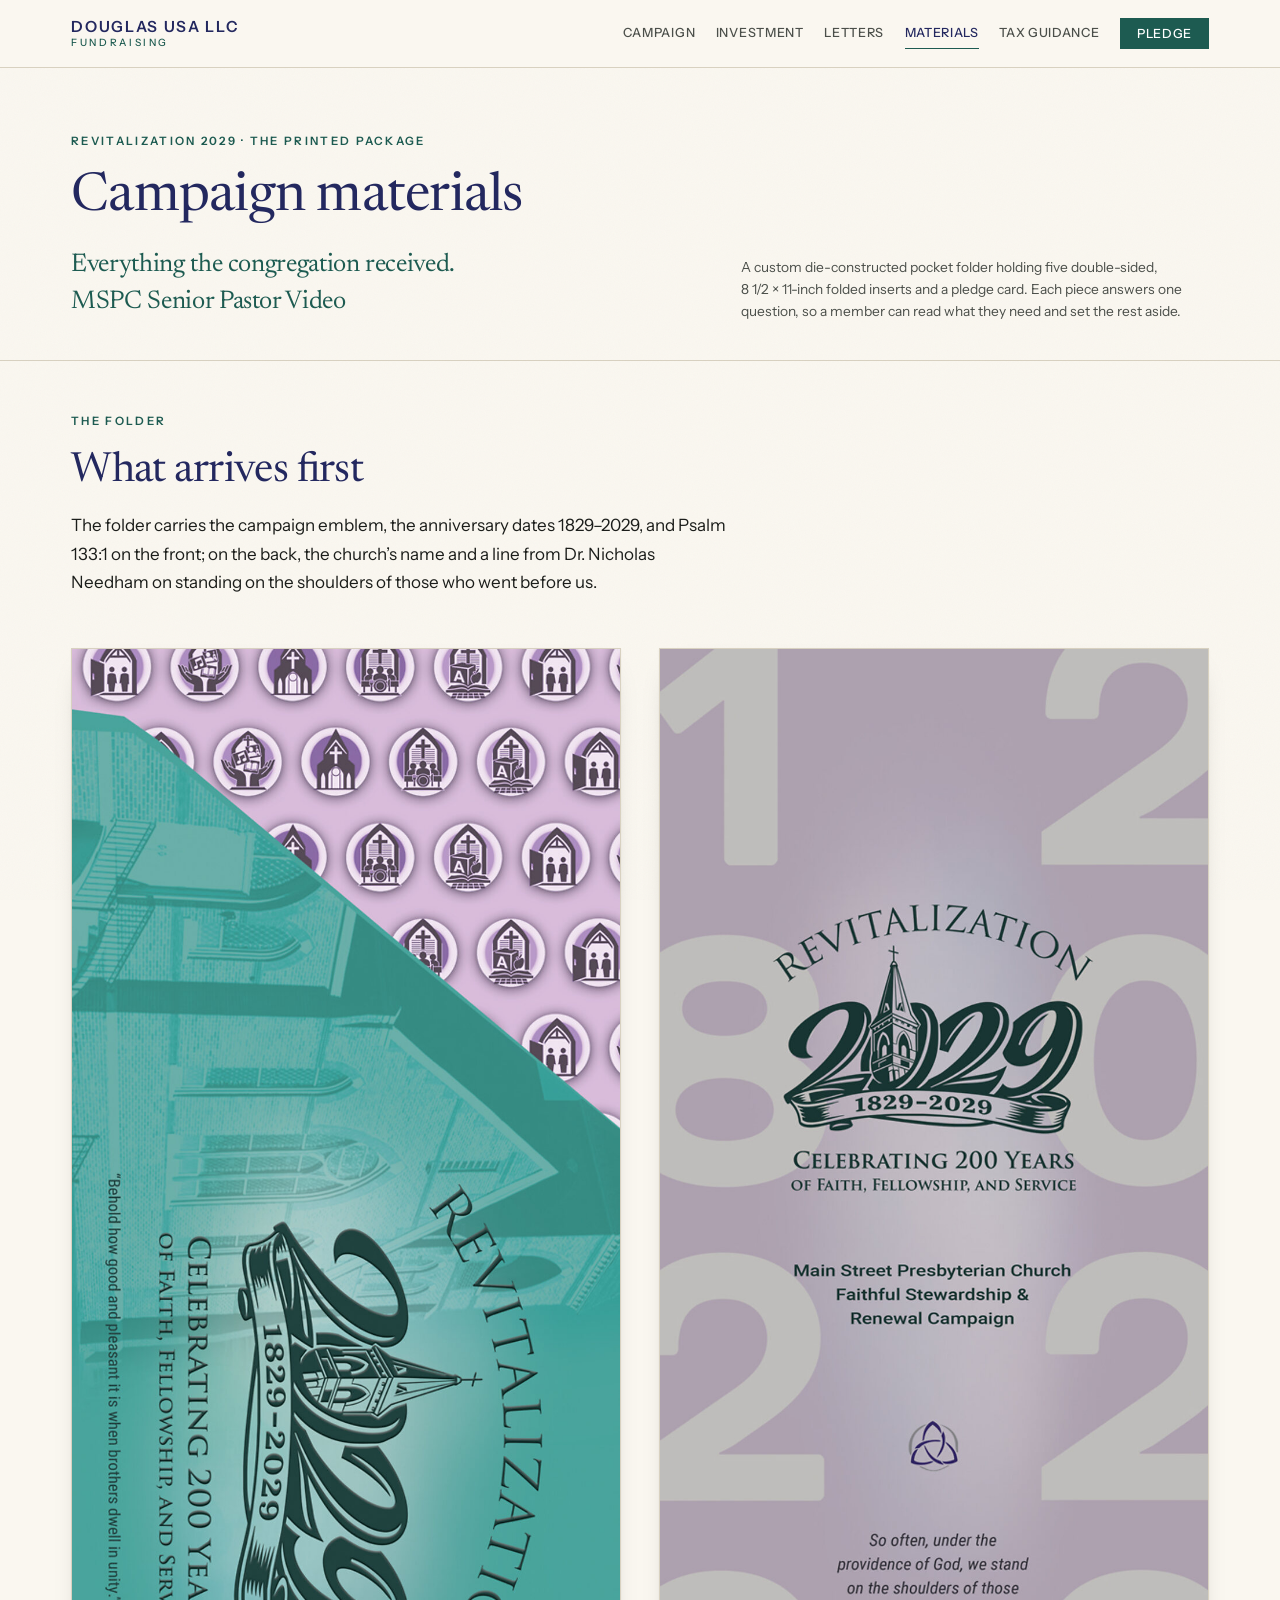
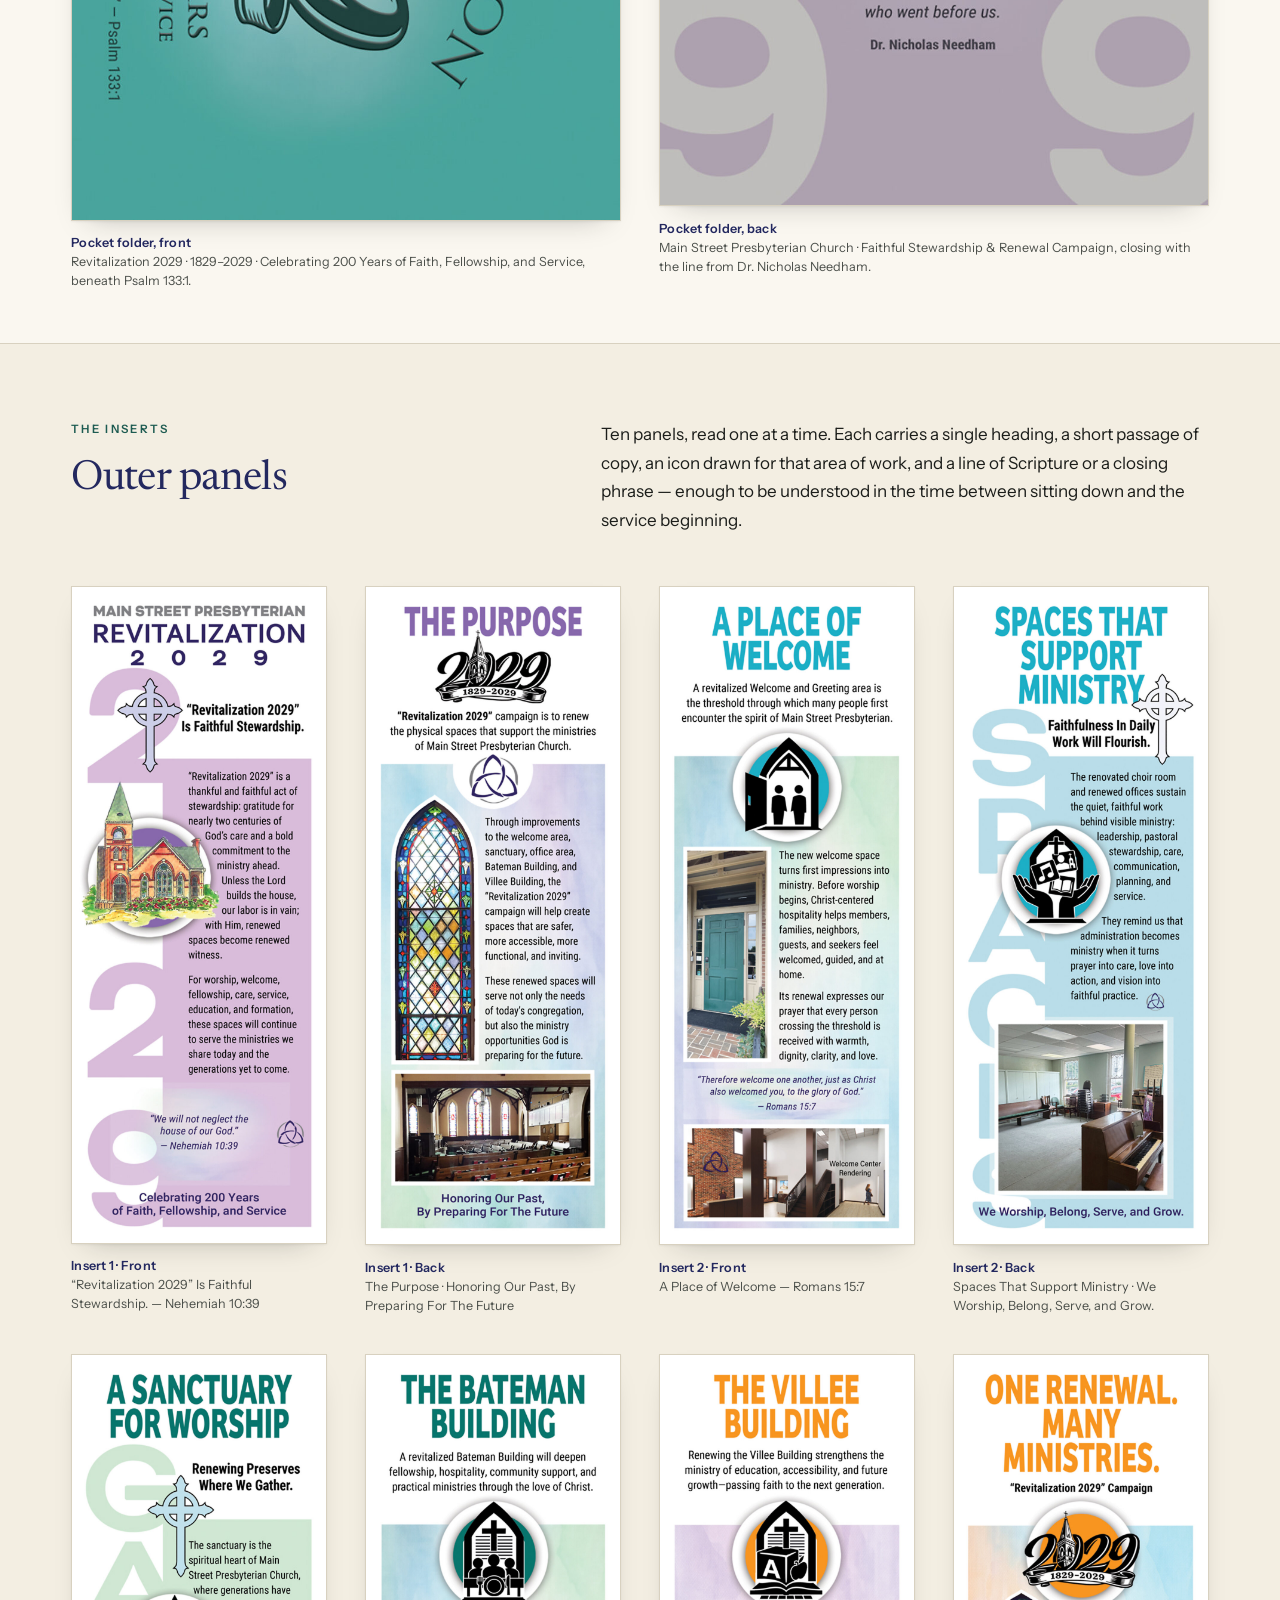
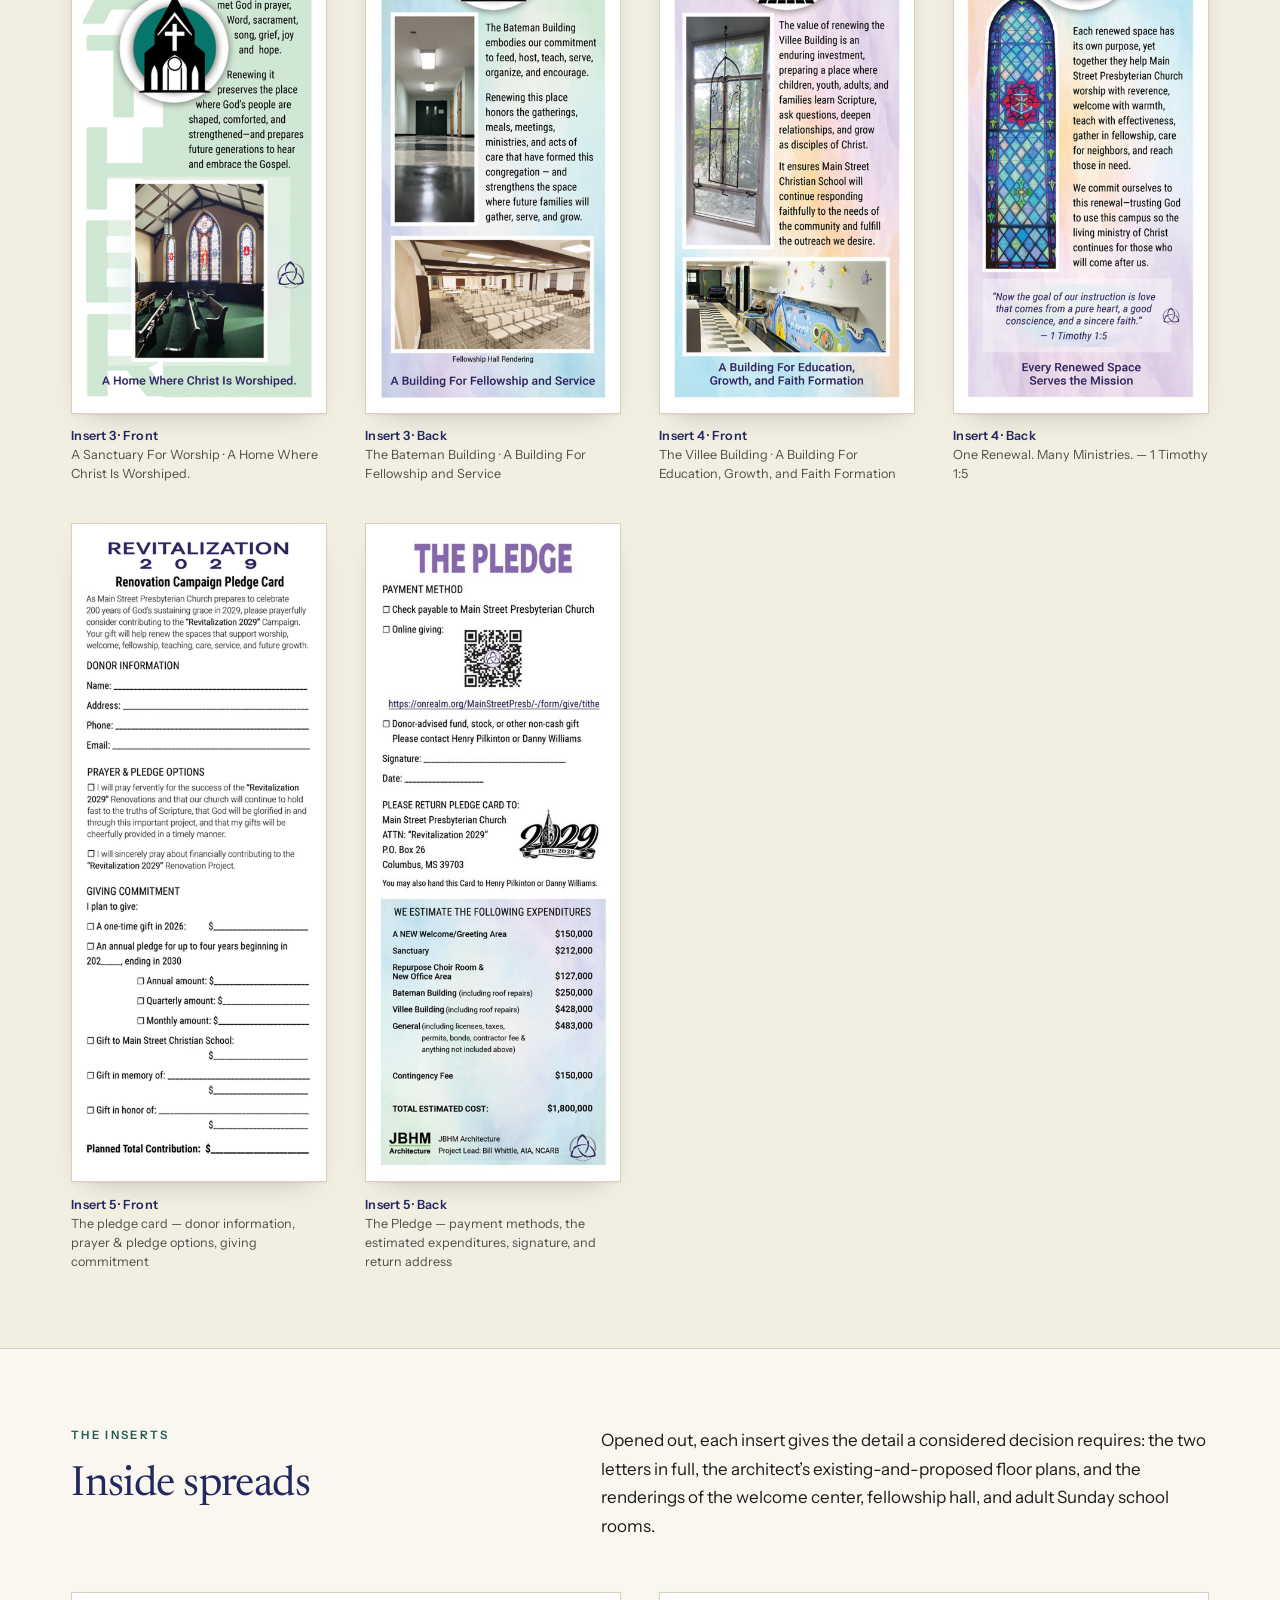
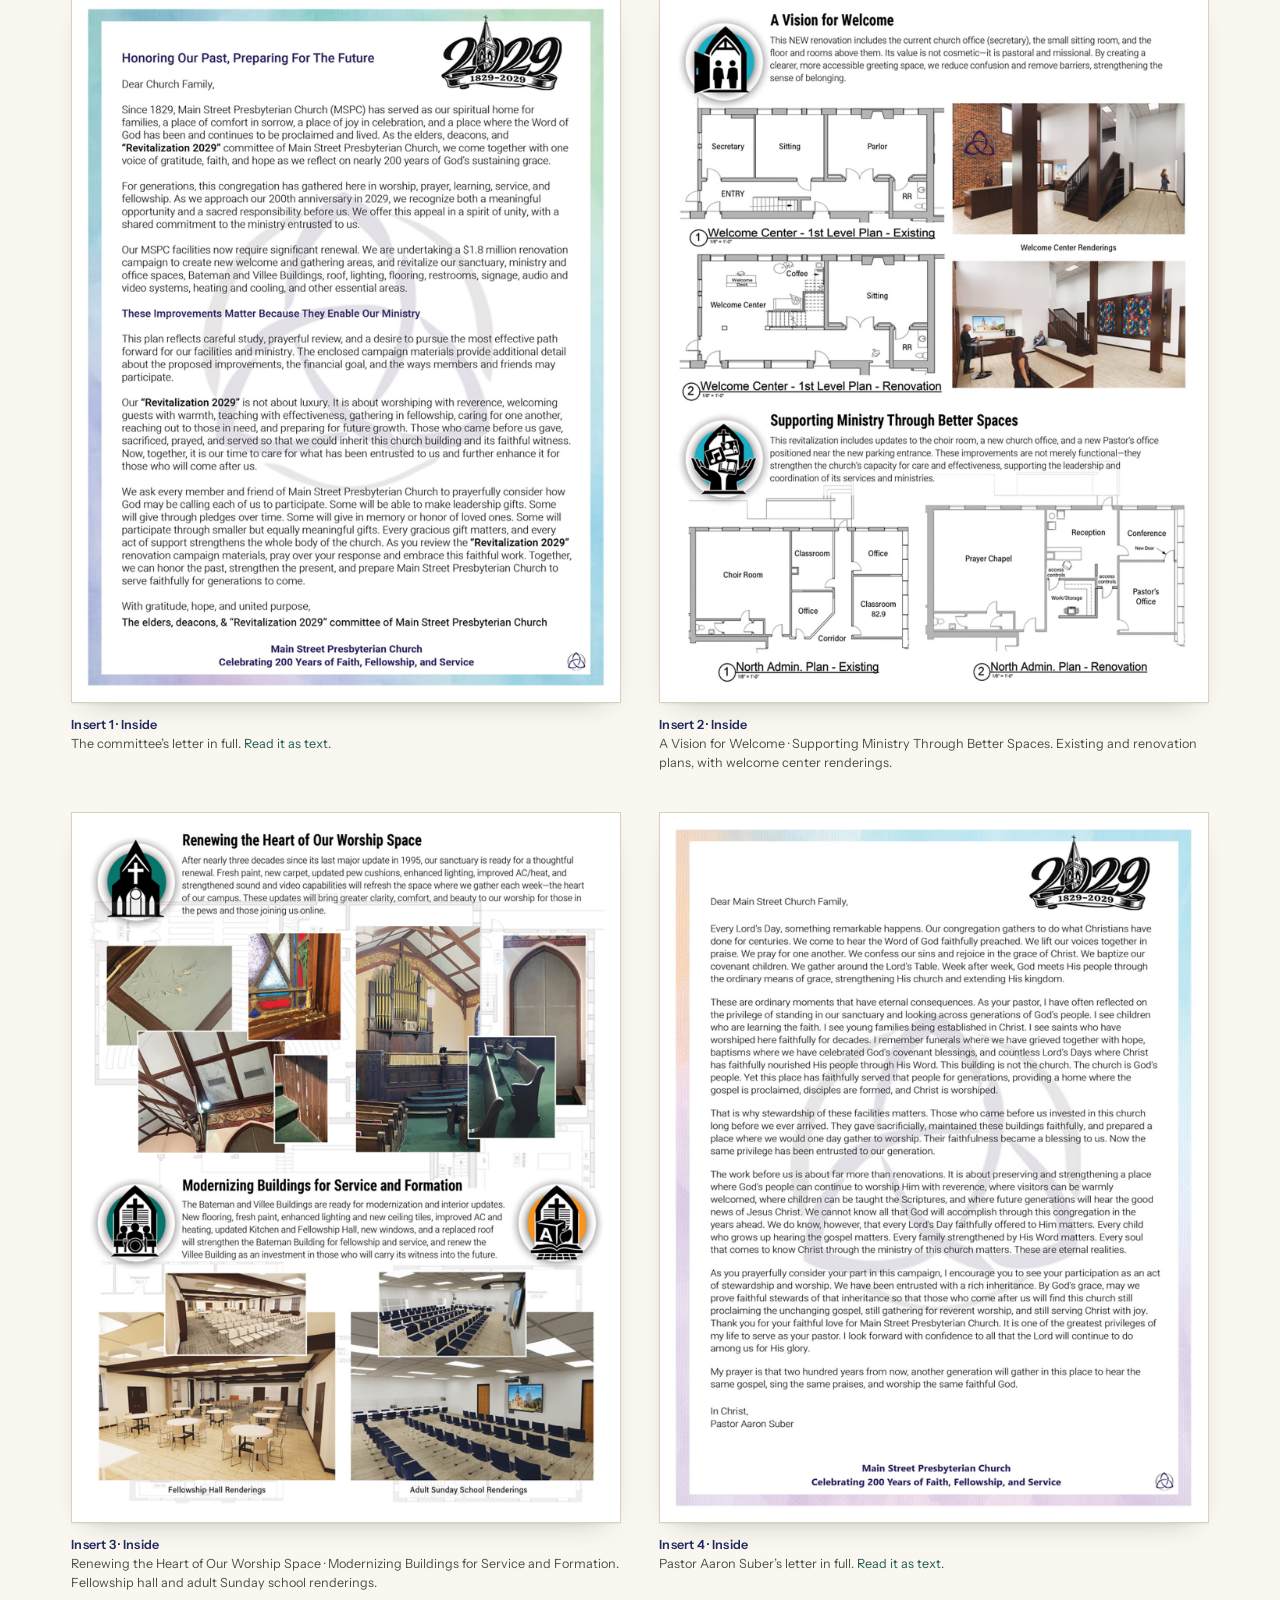
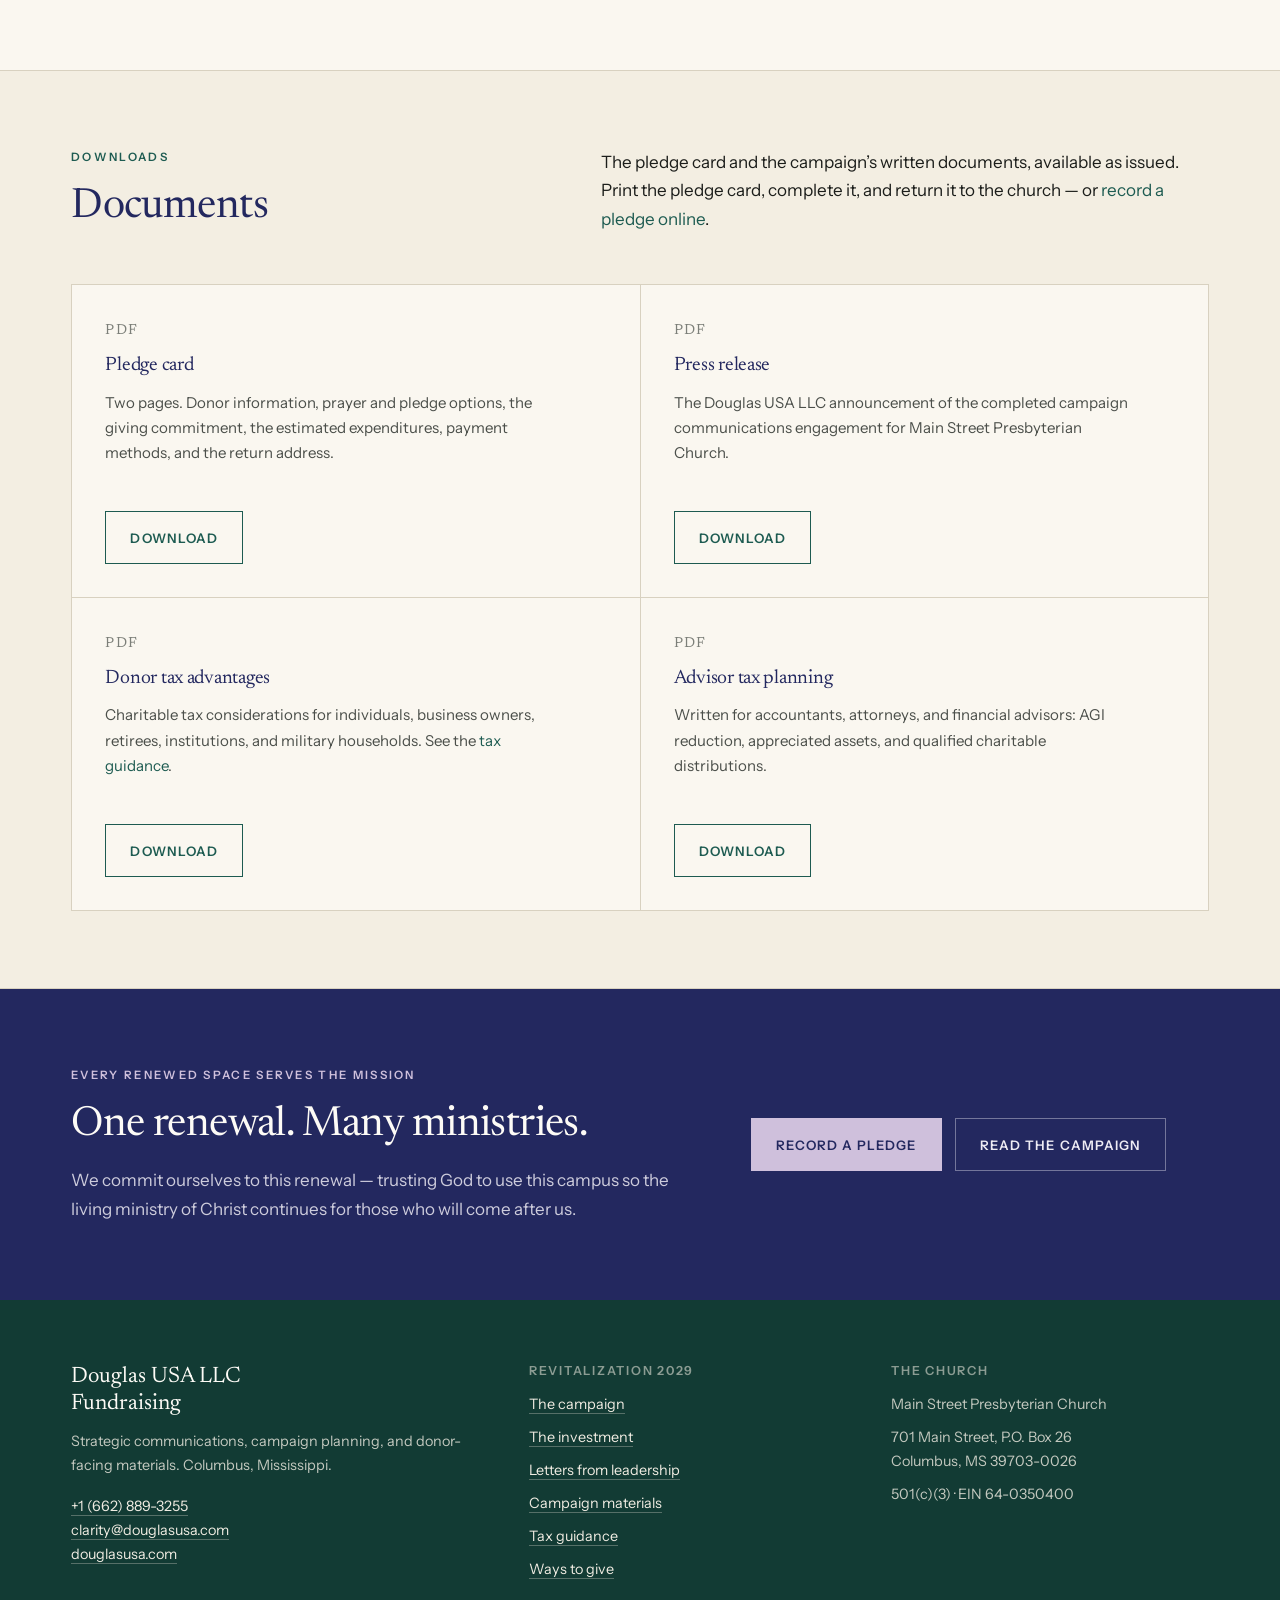
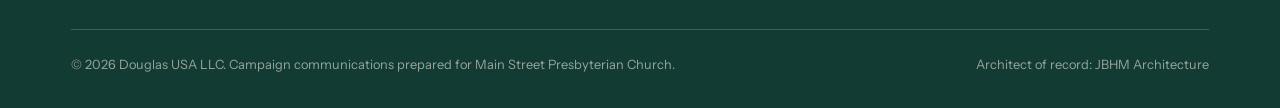
==== commit 3142879f: "Replace lede paragraph with video link and heading" ====
--- a/campaign-materials.html
+++ b/campaign-materials.html
@@ -41,7 +41,8 @@
       <div class="reveal">
         <span class="eyebrow">Revitalization 2029 &middot; The Printed Package</span>
         <h1>Campaign materials</h1>
-        <p class="lede" style="margin-top:1.2rem">Everything the congregation received, shown as issued.</p>
+        <h3 class="lede" style="margin-top:1.2rem"><a href="https://youtu.be/FStd4XcUhZI">Everything the congregation received.&nbsp;<br>
+          MSPC Senior Pastor Video</a></h3>
       </div>
       <div class="reveal">
         <p class="small">A custom die-constructed pocket folder holding five double-sided, 8&nbsp;1/2&nbsp;&times;&nbsp;11-inch folded inserts and a pledge card. Each piece answers one question, so a member can read what they need and set the rest aside.</p>
